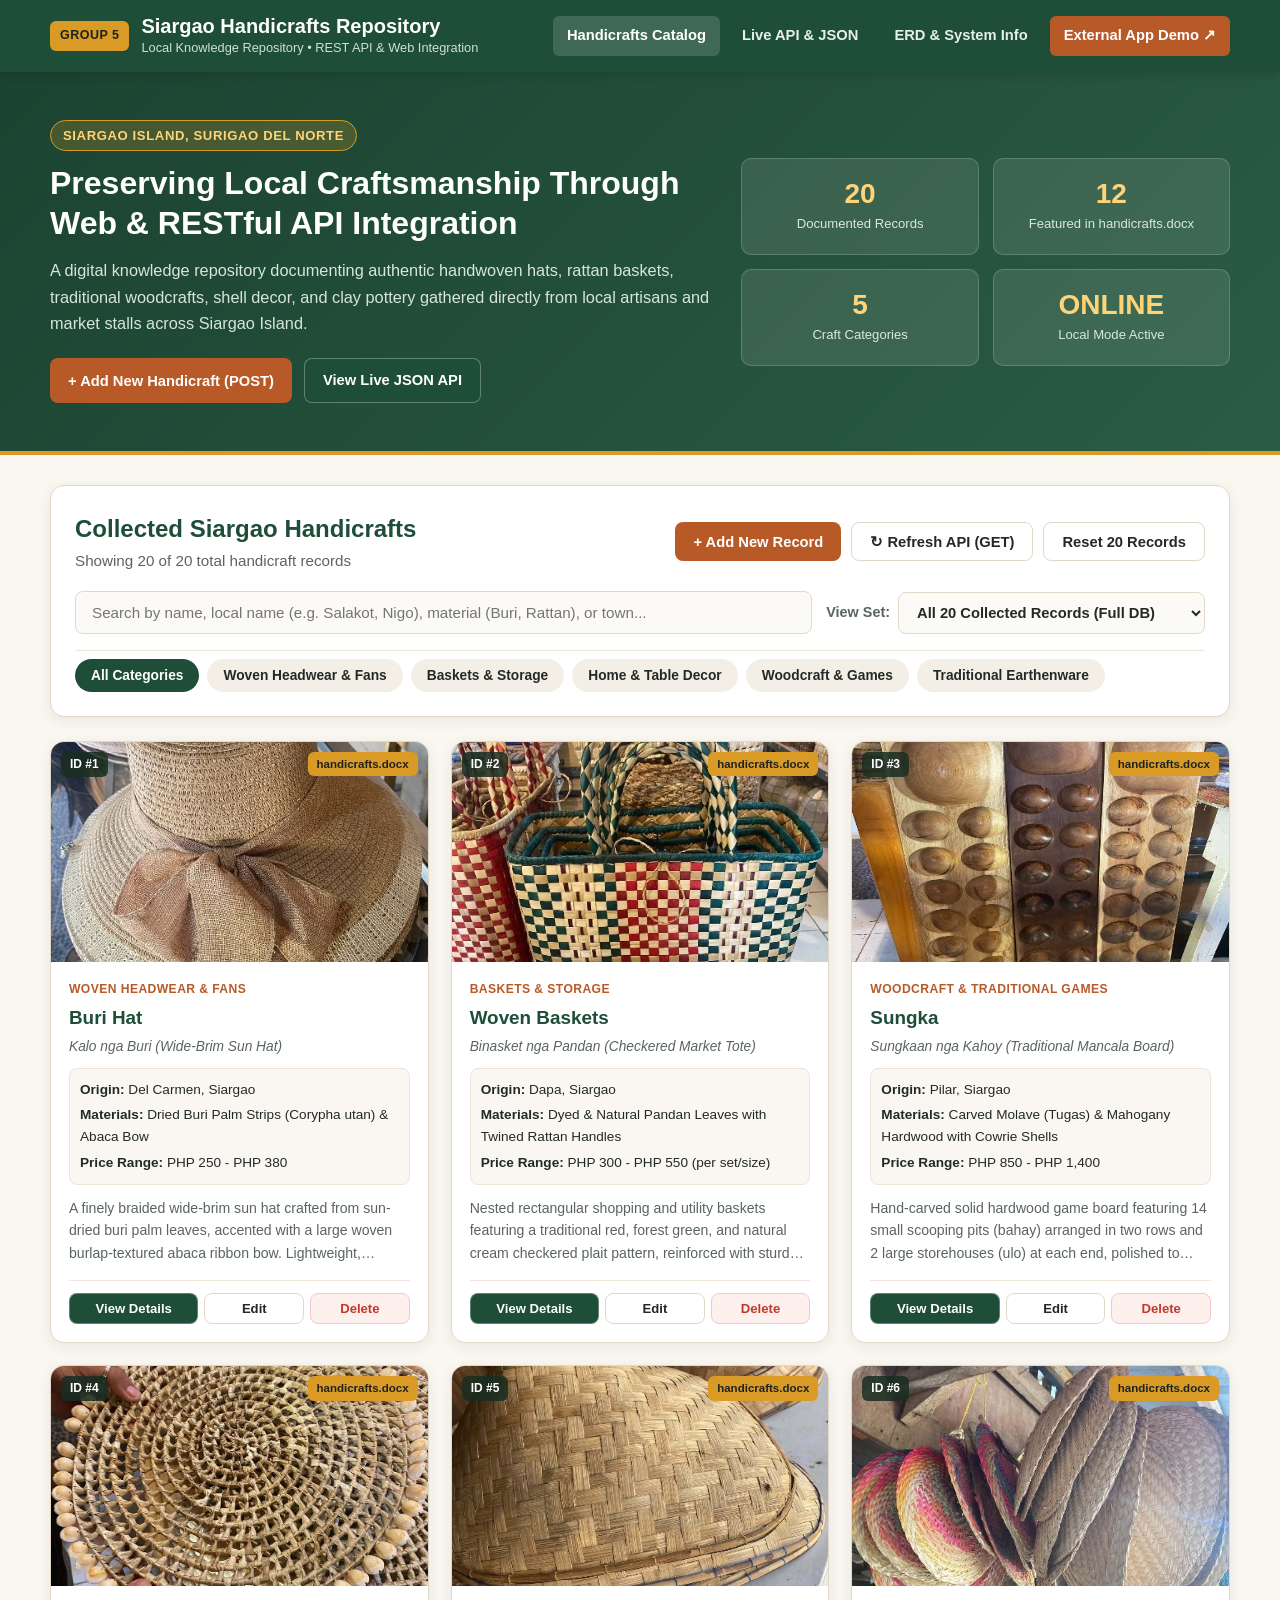
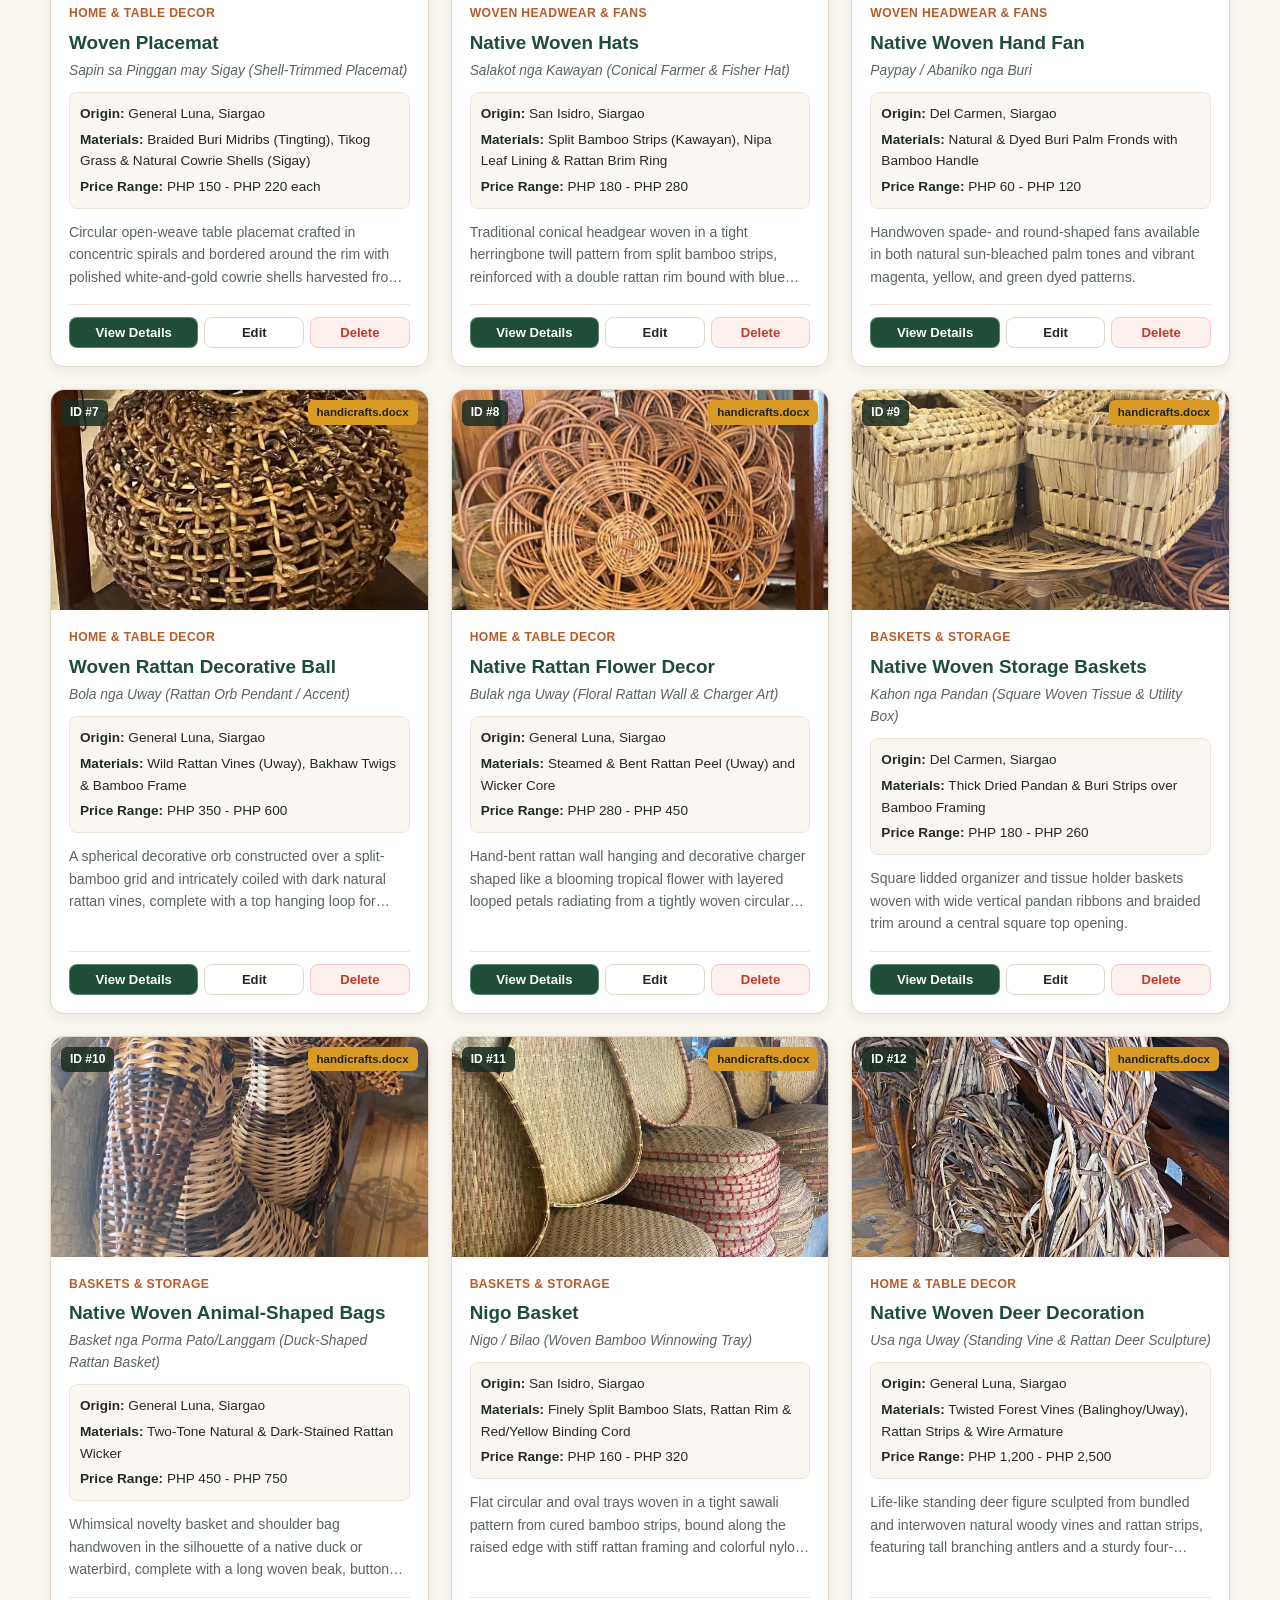
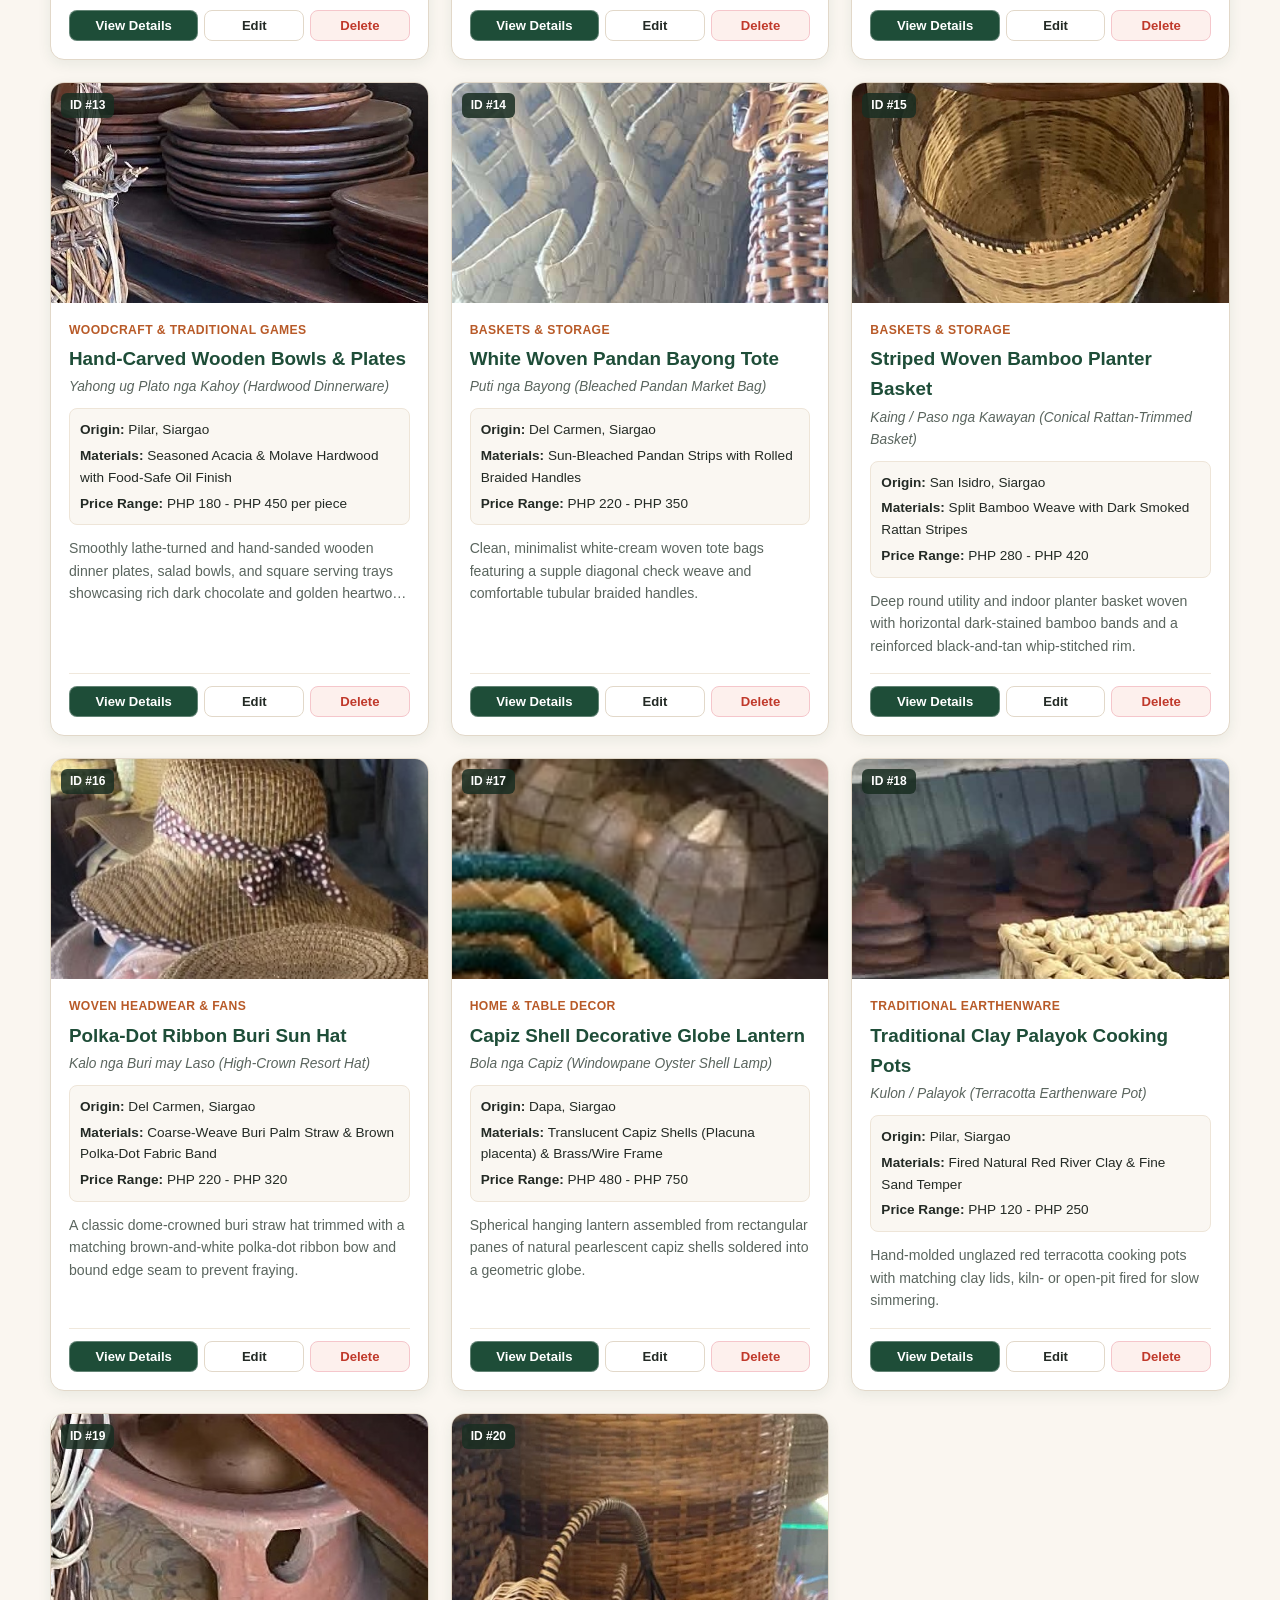
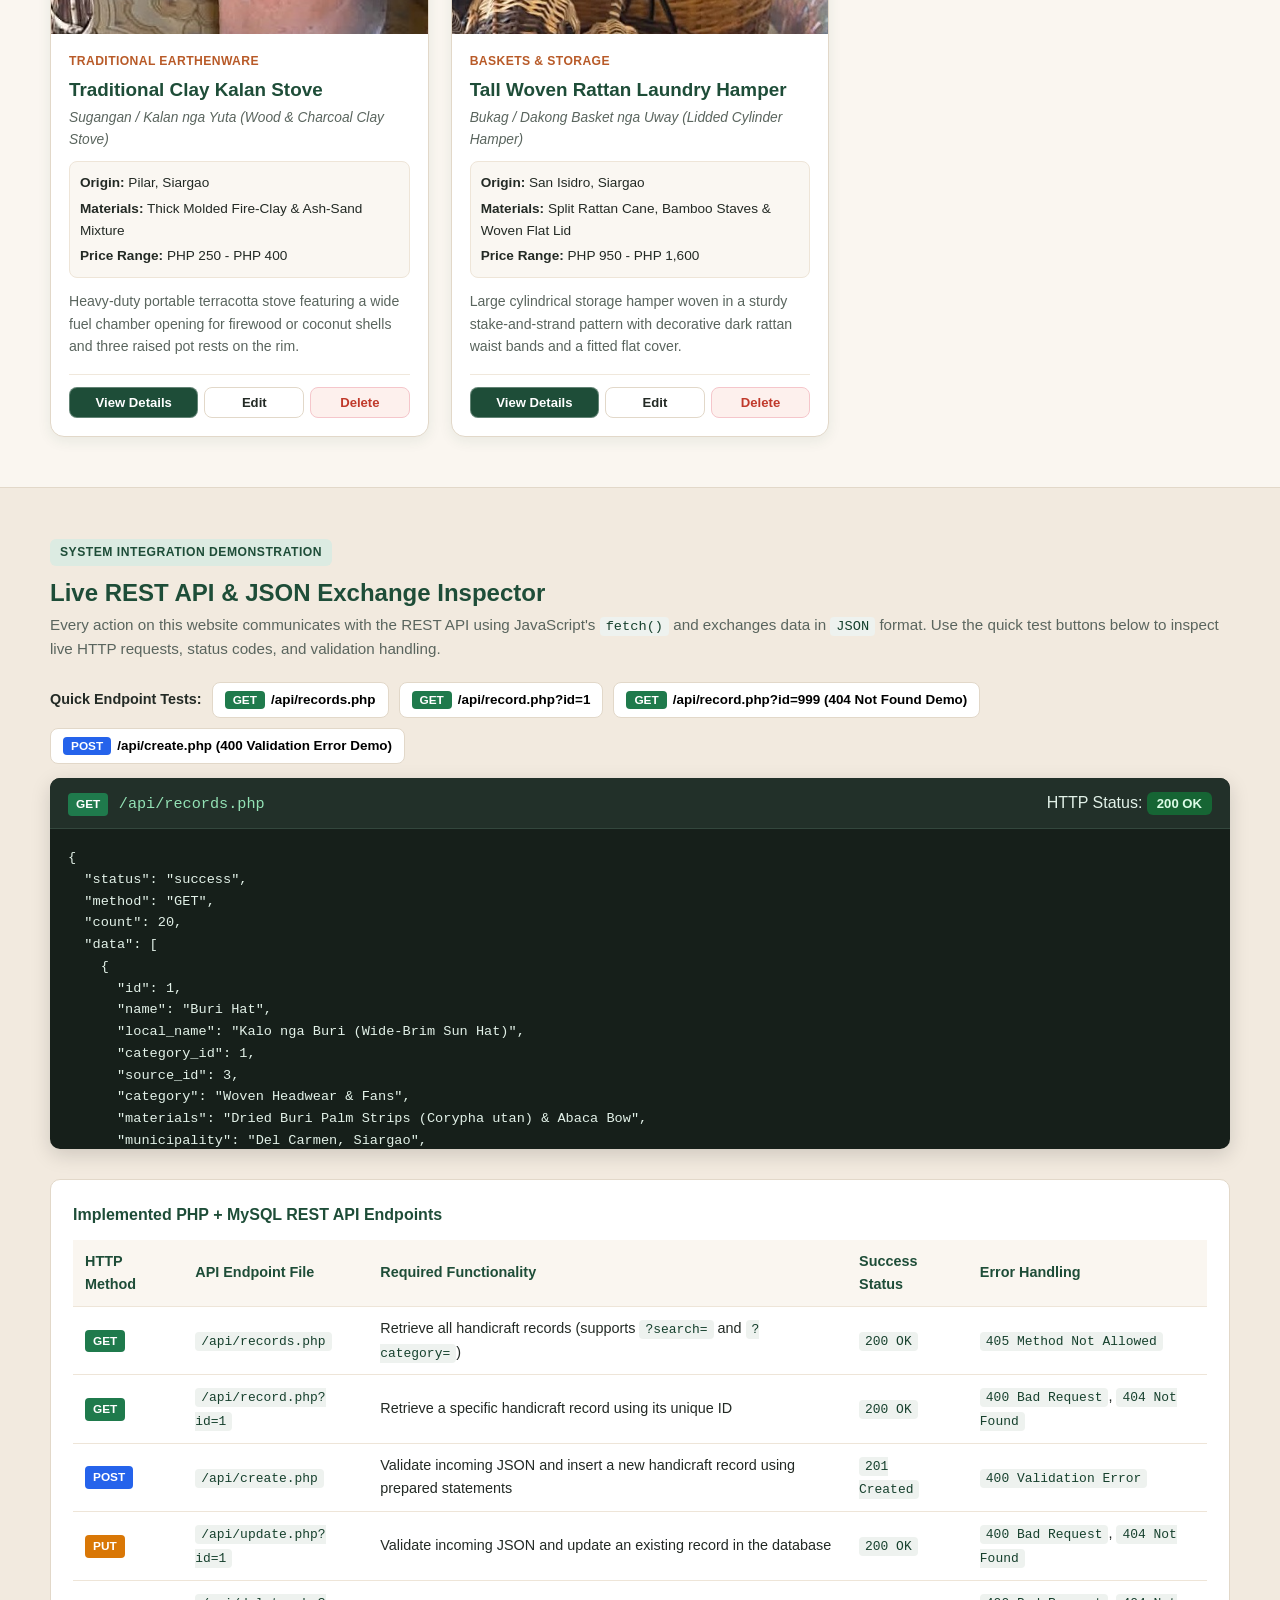
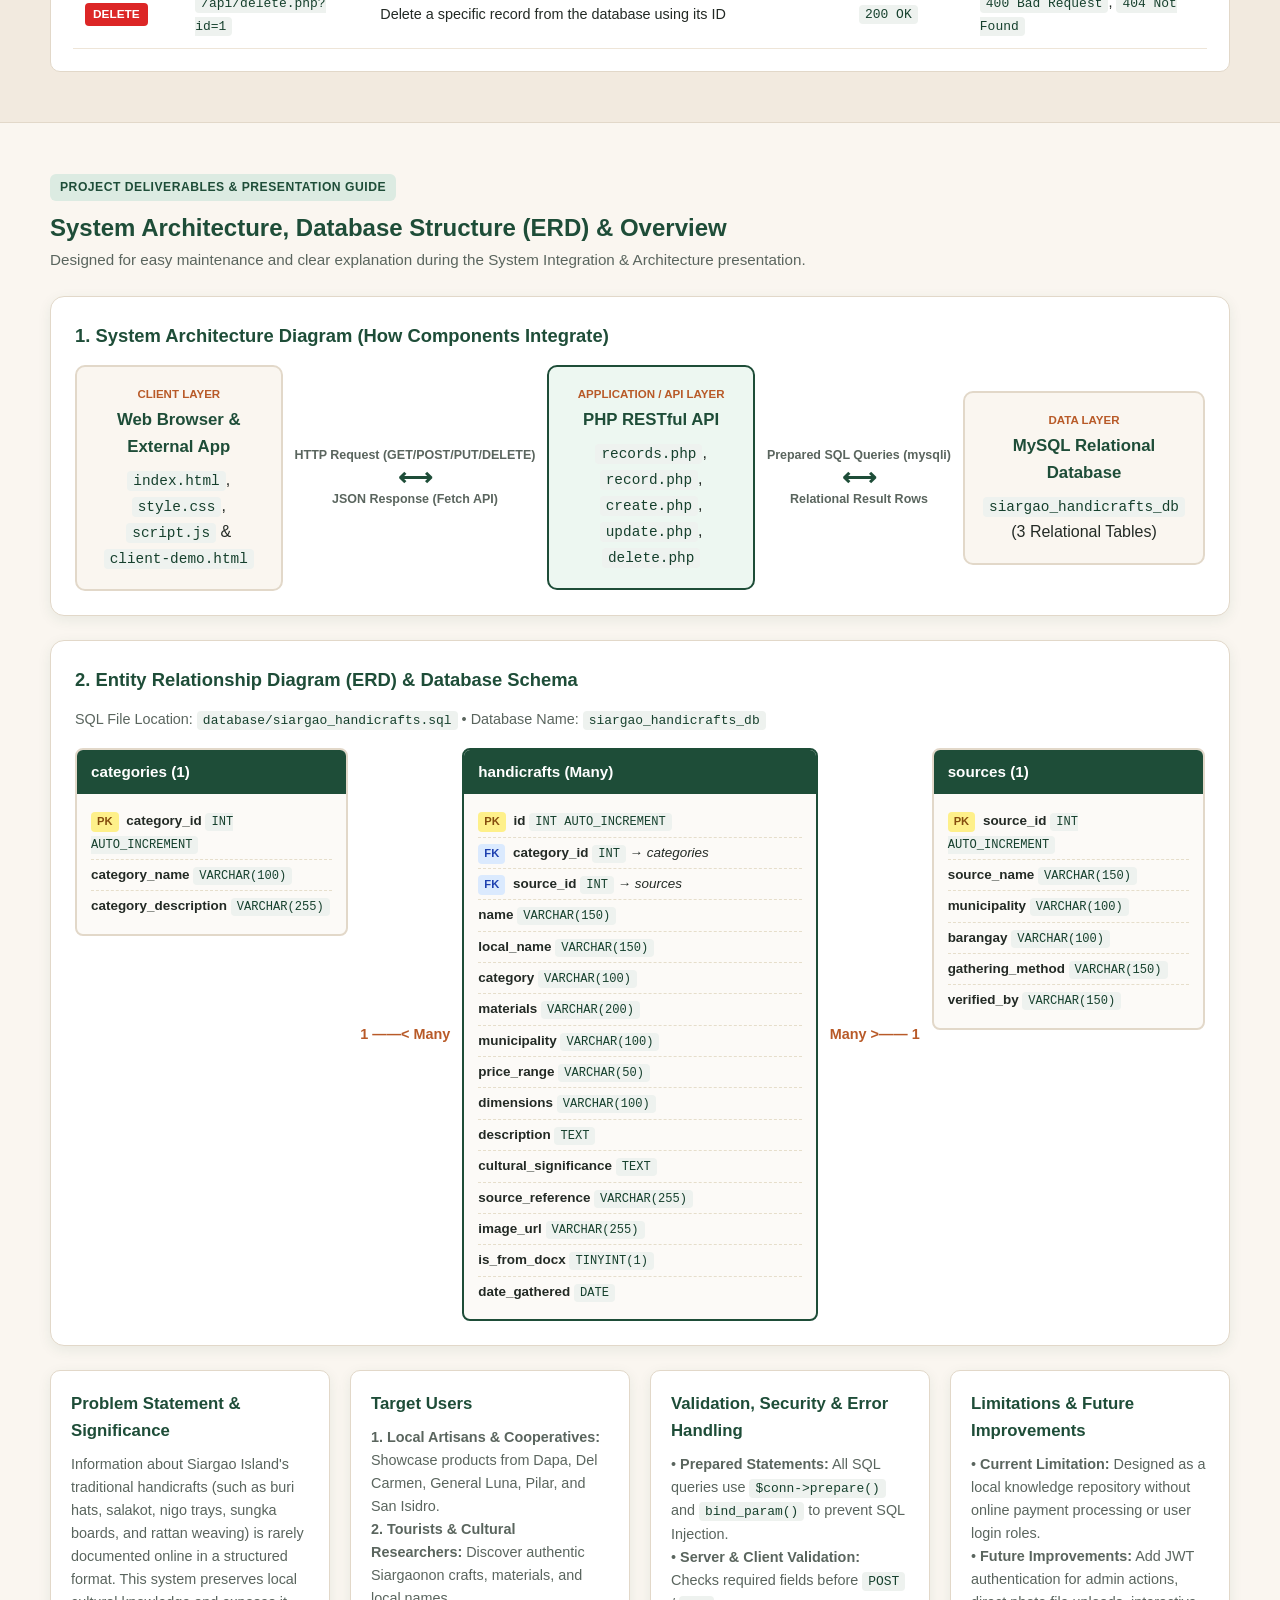
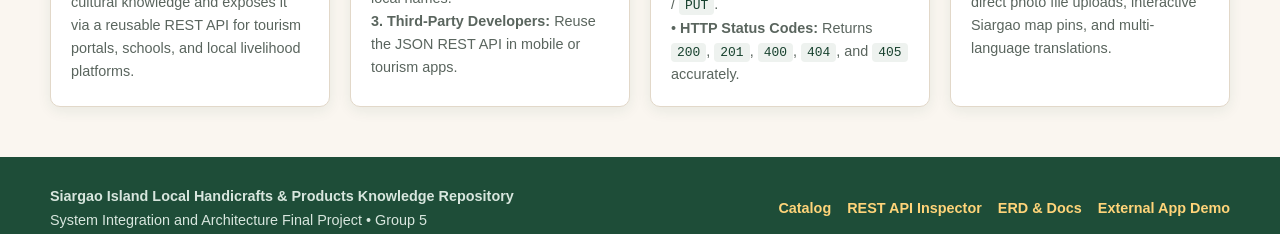
==== index.html @ a42ebcb1 "Initial commit: Siargao Island Handicrafts Knowledge Repository & REST API" ====
<!DOCTYPE html>
<html lang="en">
<head>
  <meta charset="UTF-8" />
  <meta name="viewport" content="width=device-width, initial-scale=1.0" />
  <title>Siargao Island Handicrafts | Local Knowledge Repository (Group 5)</title>
  <!-- Main Stylesheet (Easy to read and customize) -->
  <link rel="stylesheet" href="style.css" />
</head>
<body>

  <!-- ========================================================================
       1. TOP NAVIGATION BAR
       Easy-to-understand navigation links to jump between sections of the page.
       ======================================================================== -->
  <header class="navbar">
    <div class="container navbar-content">
      <div class="brand">
        <span class="brand-badge">GROUP 5</span>
        <div>
          <h1 class="brand-title">Siargao Handicrafts Repository</h1>
          <p class="brand-subtitle">Local Knowledge Repository &bull; REST API &amp; Web Integration</p>
        </div>
      </div>

      <nav class="nav-links">
        <a href="#catalog-section" class="nav-link active">Handicrafts Catalog</a>
        <a href="#api-inspector-section" class="nav-link">Live API &amp; JSON</a>
        <a href="#architecture-section" class="nav-link">ERD &amp; System Info</a>
        <a href="client-demo.html" class="nav-link btn-external-app" target="_blank">
          External App Demo &#8599;
        </a>
      </nav>
    </div>
  </header>

  <!-- ========================================================================
       2. HERO BANNER SECTION
       Introduces the project title, background, and quick summary stats.
       ======================================================================== -->
  <section class="hero">
    <div class="container hero-grid">
      <div class="hero-text">
        <span class="island-tag">Siargao Island, Surigao del Norte</span>
        <h2>Preserving Local Craftsmanship Through Web &amp; RESTful API Integration</h2>
        <p>
          A digital knowledge repository documenting authentic handwoven hats, rattan baskets,
          traditional woodcrafts, shell decor, and clay pottery gathered directly from local
          artisans and market stalls across Siargao Island.
        </p>
        <div class="hero-actions">
          <button class="btn btn-primary" onclick="openAddModal()">
            + Add New Handicraft (POST)
          </button>
          <a href="#api-inspector-section" class="btn btn-secondary">
            View Live JSON API
          </a>
        </div>
      </div>

      <!-- Summary Counters (Automatically updated by script.js) -->
      <div class="hero-stats">
        <div class="stat-card">
          <span class="stat-number" id="stat-total-records">20</span>
          <span class="stat-label">Documented Records</span>
        </div>
        <div class="stat-card">
          <span class="stat-number" id="stat-docx-records">12</span>
          <span class="stat-label">Featured in handicrafts.docx</span>
        </div>
        <div class="stat-card">
          <span class="stat-number">5</span>
          <span class="stat-label">Craft Categories</span>
        </div>
        <div class="stat-card">
          <span class="stat-number" id="stat-api-status">ONLINE</span>
          <span class="stat-label" id="stat-api-mode">REST API Connected</span>
        </div>
      </div>
    </div>
  </section>

  <!-- ========================================================================
       3. MAIN CATALOG SECTION (SEARCH, FILTER, AND RECORD CARDS)
       Retrieves and displays records from GET /api/records.php
       ======================================================================== -->
  <main class="container" id="catalog-section">

    <!-- Search and Filter Controls Bar -->
    <div class="controls-panel">
      <div class="controls-top-row">
        <div>
          <h3 class="section-heading">Collected Siargao Handicrafts</h3>
          <p class="section-subtext" id="results-count-text">Loading records from REST API...</p>
        </div>

        <div class="action-buttons-group">
          <button class="btn btn-primary" onclick="openAddModal()">
            + Add New Record
          </button>
          <button class="btn btn-outline" onclick="loadAllRecords()" title="Fetch fresh data from GET /api/records.php">
            &#8635; Refresh API (GET)
          </button>
          <button class="btn btn-outline" onclick="resetDemoData()" title="Restore all 20 original records">
            Reset 20 Records
          </button>
        </div>
      </div>

      <!-- Search Box & Source Filter -->
      <div class="search-filter-row">
        <div class="search-box">
          <label for="search-input" class="sr-only">Search Keywords</label>
          <input
            type="text"
            id="search-input"
            placeholder="Search by name, local name (e.g. Salakot, Nigo), material (Buri, Rattan), or town..."
            oninput="filterRecords()"
          />
          <button class="btn-clear-search" id="clear-search-btn" onclick="clearSearch()" style="display: none;">
            Clear
          </button>
        </div>

        <!-- Dropdown to filter between All 20 Records or the 12 in handicrafts.docx -->
        <div class="source-filter-box">
          <label for="source-select">View Set:</label>
          <select id="source-select" onchange="filterRecords()">
            <option value="all">All 20 Collected Records (Full DB)</option>
            <option value="docx">12 Featured Items (handicrafts.docx)</option>
          </select>
        </div>
      </div>

      <!-- Category Filter Buttons -->
      <div class="category-tabs" id="category-tabs">
        <button class="category-tab active" onclick="selectCategory('All', this)">All Categories</button>
        <button class="category-tab" onclick="selectCategory('Woven Headwear & Fans', this)">Woven Headwear &amp; Fans</button>
        <button class="category-tab" onclick="selectCategory('Baskets & Storage', this)">Baskets &amp; Storage</button>
        <button class="category-tab" onclick="selectCategory('Home & Table Decor', this)">Home &amp; Table Decor</button>
        <button class="category-tab" onclick="selectCategory('Woodcraft & Traditional Games', this)">Woodcraft &amp; Games</button>
        <button class="category-tab" onclick="selectCategory('Traditional Earthenware', this)">Traditional Earthenware</button>
      </div>
    </div>

    <!-- Status Notification Banner (Shows feedback when adding, editing, or deleting) -->
    <div id="notification-banner" class="notification-banner" style="display: none;"></div>

    <!-- Grid Container where JavaScript inserts the Handicraft Cards -->
    <div id="records-grid" class="records-grid">
      <!-- Cards are dynamically generated by displayRecords() in script.js -->
    </div>

  </main>

  <!-- ========================================================================
       4. LIVE REST API & JSON INSPECTOR SECTION
       Demonstrates how the frontend communicates with the PHP/MySQL API via JSON.
       Perfect for live demonstration during the final project presentation!
       ======================================================================== -->
  <section class="api-section" id="api-inspector-section">
    <div class="container">
      <div class="section-header-Row">
        <div>
          <span class="section-badge">SYSTEM INTEGRATION DEMONSTRATION</span>
          <h3 class="section-heading">Live REST API &amp; JSON Exchange Inspector</h3>
          <p class="section-subtext">
            Every action on this website communicates with the REST API using JavaScript's
            <code>fetch()</code> and exchanges data in <code>JSON</code> format. Use the quick test buttons
            below to inspect live HTTP requests, status codes, and validation handling.
          </p>
        </div>
      </div>

      <!-- Quick API Endpoint Test Buttons (Great for Q&A and Presentation!) -->
      <div class="api-test-bar">
        <span class="api-test-label">Quick Endpoint Tests:</span>
        <button class="btn-api-test get" onclick="testApiEndpoint('GET_ALL')">
          <span class="method-pill get">GET</span> /api/records.php
        </button>
        <button class="btn-api-test get" onclick="testApiEndpoint('GET_ONE')">
          <span class="method-pill get">GET</span> /api/record.php?id=1
        </button>
        <button class="btn-api-test error" onclick="testApiEndpoint('GET_NOT_FOUND')">
          <span class="method-pill get">GET</span> /api/record.php?id=999 (404 Not Found Demo)
        </button>
        <button class="btn-api-test error" onclick="testApiEndpoint('POST_INVALID')">
          <span class="method-pill post">POST</span> /api/create.php (400 Validation Error Demo)
        </button>
      </div>

      <!-- API Inspector Console Box -->
      <div class="api-console">
        <div class="api-console-header">
          <div class="api-request-info">
            <span class="method-pill get" id="inspector-method">GET</span>
            <code class="endpoint-url" id="inspector-url">/api/records.php</code>
          </div>
          <div class="api-status-info">
            <span>HTTP Status:</span>
            <span class="status-code-badge status-200" id="inspector-status">200 OK</span>
          </div>
        </div>
        <pre class="api-json-output" id="inspector-json">// JSON response from the REST API will appear here automatically...</pre>
      </div>

      <!-- Reference Table of Required API Endpoints -->
      <div class="endpoints-table-wrapper">
        <h4>Implemented PHP + MySQL REST API Endpoints</h4>
        <table class="endpoints-table">
          <thead>
            <tr>
              <th>HTTP Method</th>
              <th>API Endpoint File</th>
              <th>Required Functionality</th>
              <th>Success Status</th>
              <th>Error Handling</th>
            </tr>
          </thead>
          <tbody>
            <tr>
              <td><span class="method-pill get">GET</span></td>
              <td><code>/api/records.php</code></td>
              <td>Retrieve all handicraft records (supports <code>?search=</code> and <code>?category=</code>)</td>
              <td><code>200 OK</code></td>
              <td><code>405 Method Not Allowed</code></td>
            </tr>
            <tr>
              <td><span class="method-pill get">GET</span></td>
              <td><code>/api/record.php?id=1</code></td>
              <td>Retrieve a specific handicraft record using its unique ID</td>
              <td><code>200 OK</code></td>
              <td><code>400 Bad Request</code>, <code>404 Not Found</code></td>
            </tr>
            <tr>
              <td><span class="method-pill post">POST</span></td>
              <td><code>/api/create.php</code></td>
              <td>Validate incoming JSON and insert a new handicraft record using prepared statements</td>
              <td><code>201 Created</code></td>
              <td><code>400 Validation Error</code></td>
            </tr>
            <tr>
              <td><span class="method-pill put">PUT</span></td>
              <td><code>/api/update.php?id=1</code></td>
              <td>Validate incoming JSON and update an existing record in the database</td>
              <td><code>200 OK</code></td>
              <td><code>400 Bad Request</code>, <code>404 Not Found</code></td>
            </tr>
            <tr>
              <td><span class="method-pill delete">DELETE</span></td>
              <td><code>/api/delete.php?id=1</code></td>
              <td>Delete a specific record from the database using its ID</td>
              <td><code>200 OK</code></td>
              <td><code>400 Bad Request</code>, <code>404 Not Found</code></td>
            </tr>
          </tbody>
        </table>
      </div>
    </div>
  </section>

  <!-- ========================================================================
       5. SYSTEM ARCHITECTURE, DATABASE ERD & PRESENTATION GUIDE SECTION
       Covers all 9 items required by System-Presentation-Rubrics.pdf!
       ======================================================================== -->
  <section class="architecture-section" id="architecture-section">
    <div class="container">
      <span class="section-badge">PROJECT DELIVERABLES &amp; PRESENTATION GUIDE</span>
      <h3 class="section-heading">System Architecture, Database Structure (ERD) &amp; Overview</h3>
      <p class="section-subtext">
        Designed for easy maintenance and clear explanation during the System Integration &amp; Architecture presentation.
      </p>

      <!-- Visual System Architecture Flow Diagram -->
      <div class="diagram-box">
        <h4>1. System Architecture Diagram (How Components Integrate)</h4>
        <div class="arch-flow">
          <div class="arch-node">
            <div class="arch-step">CLIENT LAYER</div>
            <h5>Web Browser &amp; External App</h5>
            <p><code>index.html</code>, <code>style.css</code>, <code>script.js</code> &amp; <code>client-demo.html</code></p>
          </div>
          <div class="arch-arrow">
            <span>HTTP Request (GET/POST/PUT/DELETE)</span>
            <div class="arrow-line">&longleftrightarrow;</div>
            <span>JSON Response (Fetch API)</span>
          </div>
          <div class="arch-node highlight">
            <div class="arch-step">APPLICATION / API LAYER</div>
            <h5>PHP RESTful API</h5>
            <p><code>records.php</code>, <code>record.php</code>, <code>create.php</code>, <code>update.php</code>, <code>delete.php</code></p>
          </div>
          <div class="arch-arrow">
            <span>Prepared SQL Queries (mysqli)</span>
            <div class="arrow-line">&longleftrightarrow;</div>
            <span>Relational Result Rows</span>
          </div>
          <div class="arch-node">
            <div class="arch-step">DATA LAYER</div>
            <h5>MySQL Relational Database</h5>
            <p><code>siargao_handicrafts_db</code> (3 Relational Tables)</p>
          </div>
        </div>
      </div>

      <!-- Entity Relationship Diagram (ERD) -->
      <div class="diagram-box">
        <h4>2. Entity Relationship Diagram (ERD) &amp; Database Schema</h4>
        <p class="diagram-note">
          SQL File Location: <code>database/siargao_handicrafts.sql</code> &bull; Database Name: <code>siargao_handicrafts_db</code>
        </p>
        <div class="erd-grid">
          <!-- Table 1: categories -->
          <div class="erd-table">
            <div class="erd-table-header">categories (1)</div>
            <ul class="erd-fields">
              <li><span class="key-badge pk">PK</span> <strong>category_id</strong> <code>INT AUTO_INCREMENT</code></li>
              <li><strong>category_name</strong> <code>VARCHAR(100)</code></li>
              <li><strong>category_description</strong> <code>VARCHAR(255)</code></li>
            </ul>
          </div>

          <div class="erd-relation">1 &mdash;&mdash;&lt; Many</div>

          <!-- Table 2: handicrafts -->
          <div class="erd-table main-table">
            <div class="erd-table-header">handicrafts (Many)</div>
            <ul class="erd-fields">
              <li><span class="key-badge pk">PK</span> <strong>id</strong> <code>INT AUTO_INCREMENT</code></li>
              <li><span class="key-badge fk">FK</span> <strong>category_id</strong> <code>INT</code> &rarr; <em>categories</em></li>
              <li><span class="key-badge fk">FK</span> <strong>source_id</strong> <code>INT</code> &rarr; <em>sources</em></li>
              <li><strong>name</strong> <code>VARCHAR(150)</code></li>
              <li><strong>local_name</strong> <code>VARCHAR(150)</code></li>
              <li><strong>category</strong> <code>VARCHAR(100)</code></li>
              <li><strong>materials</strong> <code>VARCHAR(200)</code></li>
              <li><strong>municipality</strong> <code>VARCHAR(100)</code></li>
              <li><strong>price_range</strong> <code>VARCHAR(50)</code></li>
              <li><strong>dimensions</strong> <code>VARCHAR(100)</code></li>
              <li><strong>description</strong> <code>TEXT</code></li>
              <li><strong>cultural_significance</strong> <code>TEXT</code></li>
              <li><strong>source_reference</strong> <code>VARCHAR(255)</code></li>
              <li><strong>image_url</strong> <code>VARCHAR(255)</code></li>
              <li><strong>is_from_docx</strong> <code>TINYINT(1)</code></li>
              <li><strong>date_gathered</strong> <code>DATE</code></li>
            </ul>
          </div>

          <div class="erd-relation">Many &gt;&mdash;&mdash; 1</div>

          <!-- Table 3: sources -->
          <div class="erd-table">
            <div class="erd-table-header">sources (1)</div>
            <ul class="erd-fields">
              <li><span class="key-badge pk">PK</span> <strong>source_id</strong> <code>INT AUTO_INCREMENT</code></li>
              <li><strong>source_name</strong> <code>VARCHAR(150)</code></li>
              <li><strong>municipality</strong> <code>VARCHAR(100)</code></li>
              <li><strong>barangay</strong> <code>VARCHAR(100)</code></li>
              <li><strong>gathering_method</strong> <code>VARCHAR(150)</code></li>
              <li><strong>verified_by</strong> <code>VARCHAR(150)</code></li>
            </ul>
          </div>
        </div>
      </div>

      <!-- Presentation Guidelines Cards (Answers Rubric Items 1-9) -->
      <div class="presentation-cards-grid">
        <div class="info-card">
          <h5>Problem Statement &amp; Significance</h5>
          <p>
            Information about Siargao Island's traditional handicrafts (such as buri hats, salakot,
            nigo trays, sungka boards, and rattan weaving) is rarely documented online in a structured
            format. This system preserves local cultural knowledge and exposes it via a reusable REST API
            for tourism portals, schools, and local livelihood platforms.
          </p>
        </div>

        <div class="info-card">
          <h5>Target Users</h5>
          <p>
            <strong>1. Local Artisans &amp; Cooperatives:</strong> Showcase products from Dapa, Del Carmen, General Luna, Pilar, and San Isidro.<br />
            <strong>2. Tourists &amp; Cultural Researchers:</strong> Discover authentic Siargaonon crafts, materials, and local names.<br />
            <strong>3. Third-Party Developers:</strong> Reuse the JSON REST API in mobile or tourism apps.
          </p>
        </div>

        <div class="info-card">
          <h5>Validation, Security &amp; Error Handling</h5>
          <p>
            &bull; <strong>Prepared Statements:</strong> All SQL queries use <code>$conn-&gt;prepare()</code> and <code>bind_param()</code> to prevent SQL Injection.<br />
            &bull; <strong>Server &amp; Client Validation:</strong> Checks required fields before <code>POST</code> / <code>PUT</code>.<br />
            &bull; <strong>HTTP Status Codes:</strong> Returns <code>200</code>, <code>201</code>, <code>400</code>, <code>404</code>, and <code>405</code> accurately.
          </p>
        </div>

        <div class="info-card">
          <h5>Limitations &amp; Future Improvements</h5>
          <p>
            &bull; <strong>Current Limitation:</strong> Designed as a local knowledge repository without online payment processing or user login roles.<br />
            &bull; <strong>Future Improvements:</strong> Add JWT authentication for admin actions, direct photo file uploads, interactive Siargao map pins, and multi-language translations.
          </p>
        </div>
      </div>
    </div>
  </section>

  <!-- ========================================================================
       6. MODAL 1: VIEW COMPLETE RECORD DETAILS (GET /api/record.php?id=X)
       ======================================================================== -->
  <div id="view-modal" class="modal-overlay" style="display: none;" onclick="closeModalOnOutsideClick(event, 'view-modal')">
    <div class="modal-box modal-large">
      <div class="modal-header">
        <div>
          <span class="modal-api-badge" id="view-modal-api-badge">GET /api/record.php?id=1</span>
          <h3 id="view-title">Handicraft Name</h3>
        </div>
        <button class="modal-close-btn" onclick="closeViewModal()">&times;</button>
      </div>

      <div class="modal-body view-modal-grid">
        <div class="view-image-column">
          <img id="view-image" src="" alt="Handicraft Photo" class="view-main-image" />
          <div class="view-badges-row">
            <span class="badge badge-category" id="view-category">Category</span>
            <span class="badge badge-docx" id="view-docx-badge">Featured in handicrafts.docx</span>
          </div>
        </div>

        <div class="view-details-column">
          <div class="detail-group">
            <label>Local / Surigaonon Name:</label>
            <p id="view-local-name" class="detail-highlight"></p>
          </div>

          <div class="detail-two-cols">
            <div class="detail-group">
              <label>Municipality / Origin:</label>
              <p id="view-municipality"></p>
            </div>
            <div class="detail-group">
              <label>Estimated Price Range:</label>
              <p id="view-price"></p>
            </div>
          </div>

          <div class="detail-two-cols">
            <div class="detail-group">
              <label>Raw Materials Used:</label>
              <p id="view-materials"></p>
            </div>
            <div class="detail-group">
              <label>Dimensions / Size:</label>
              <p id="view-dimensions"></p>
            </div>
          </div>

          <div class="detail-group">
            <label>Complete Description:</label>
            <p id="view-description"></p>
          </div>

          <div class="detail-group">
            <label>Cultural &amp; Community Significance:</label>
            <p id="view-significance"></p>
          </div>

          <div class="detail-source-box">
            <div><strong>Source / Field Reference:</strong> <span id="view-source"></span></div>
            <div><strong>Verified By:</strong> <span id="view-verified"></span></div>
            <div><strong>Date Gathered:</strong> <span id="view-date"></span> &bull; <strong>Record ID:</strong> #<span id="view-id"></span></div>
          </div>
        </div>
      </div>

      <div class="modal-footer">
        <button class="btn btn-outline" onclick="closeViewModal()">Close</button>
        <button class="btn btn-secondary" id="view-edit-btn">Edit This Record (PUT)</button>
      </div>
    </div>
  </div>

  <!-- ========================================================================
       7. MODAL 2: ADD OR UPDATE HANDICRAFT RECORD (POST / PUT)
       ======================================================================== -->
  <div id="form-modal" class="modal-overlay" style="display: none;" onclick="closeModalOnOutsideClick(event, 'form-modal')">
    <div class="modal-box">
      <div class="modal-header">
        <div>
          <span class="modal-api-badge" id="form-modal-api-badge">POST /api/create.php</span>
          <h3 id="form-modal-title">Add New Handicraft Record</h3>
        </div>
        <button class="modal-close-btn" onclick="closeFormModal()">&times;</button>
      </div>

      <form id="handicraft-form" onsubmit="saveRecord(event)">
        <div class="modal-body">
          <!-- Hidden input stores the ID when editing an existing record -->
          <input type="hidden" id="form-id" value="" />

          <!-- Validation Error Box inside the form -->
          <div id="form-error-box" class="form-error-box" style="display: none;"></div>

          <div class="form-row-two">
            <div class="form-group">
              <label for="form-name">Handicraft Name *</label>
              <input type="text" id="form-name" placeholder="e.g., Buri Hat" required />
            </div>

            <div class="form-group">
              <label for="form-local-name">Local / Visayan Name</label>
              <input type="text" id="form-local-name" placeholder="e.g., Kalo nga Buri" />
            </div>
          </div>

          <div class="form-row-two">
            <div class="form-group">
              <label for="form-category">Category *</label>
              <select id="form-category" required>
                <option value="Woven Headwear & Fans">Woven Headwear &amp; Fans</option>
                <option value="Baskets & Storage">Baskets &amp; Storage</option>
                <option value="Home & Table Decor">Home &amp; Table Decor</option>
                <option value="Woodcraft & Traditional Games">Woodcraft &amp; Traditional Games</option>
                <option value="Traditional Earthenware">Traditional Earthenware</option>
              </select>
            </div>

            <div class="form-group">
              <label for="form-municipality">Municipality in Siargao *</label>
              <input type="text" id="form-municipality" placeholder="e.g., Dapa, Siargao" required />
            </div>
          </div>

          <div class="form-row-two">
            <div class="form-group">
              <label for="form-materials">Materials Used *</label>
              <input type="text" id="form-materials" placeholder="e.g., Dried Buri Palm & Rattan" required />
            </div>

            <div class="form-group">
              <label for="form-price">Price Range</label>
              <input type="text" id="form-price" placeholder="e.g., PHP 200 - PHP 350" />
            </div>
          </div>

          <div class="form-row-two">
            <div class="form-group">
              <label for="form-dimensions">Dimensions / Size</label>
              <input type="text" id="form-dimensions" placeholder="e.g., 35 cm diameter" />
            </div>

            <div class="form-group">
              <label for="form-image-preset">Select Photograph (From handicrafts.docx)</label>
              <select id="form-image-preset" onchange="applyPresetImage()">
                <option value="images/01-buri-hat.jpg">01 - Buri Hat</option>
                <option value="images/02-woven-baskets.jpg">02 - Woven Baskets</option>
                <option value="images/03-sungka.jpg">03 - Sungka Board</option>
                <option value="images/04-woven-placemat.jpg">04 - Woven Placemat</option>
                <option value="images/05-native-woven-hats.jpg">05 - Native Woven Hats (Salakot)</option>
                <option value="images/06-native-woven-hand-fan.jpg">06 - Native Woven Hand Fan</option>
                <option value="images/07-woven-rattan-ball.jpg">07 - Woven Rattan Decorative Ball</option>
                <option value="images/08-rattan-flower-decor.jpg">08 - Native Rattan Flower Decor</option>
                <option value="images/09-woven-storage-baskets.jpg">09 - Native Woven Storage Baskets</option>
                <option value="images/10-animal-shaped-bags.jpg">10 - Native Woven Animal-Shaped Bags</option>
                <option value="images/11-nigo-basket.jpg">11 - Nigo Basket</option>
                <option value="images/12-woven-deer-decor.jpg">12 - Native Woven Deer Decoration</option>
                <option value="images/13-wooden-bowls-plates.jpg">13 - Hand-Carved Wooden Bowls &amp; Plates</option>
                <option value="images/14-white-pandan-bayong.jpg">14 - White Woven Pandan Bayong</option>
                <option value="images/15-bamboo-planter-basket.jpg">15 - Striped Bamboo Planter Basket</option>
                <option value="images/16-polkadot-buri-hat.jpg">16 - Polka-Dot Ribbon Buri Hat</option>
                <option value="images/17-capiz-globe-lantern.jpg">17 - Capiz Shell Globe Lantern</option>
                <option value="images/18-clay-palayok-pots.jpg">18 - Traditional Clay Palayok Pots</option>
                <option value="images/19-clay-kalan-stove.jpg">19 - Traditional Clay Kalan Stove</option>
                <option value="images/20-woven-laundry-hamper.jpg">20 - Tall Woven Rattan Hamper</option>
              </select>
            </div>
          </div>

          <div class="form-group">
            <label for="form-image-url">Image Path or URL</label>
            <input type="text" id="form-image-url" value="images/01-buri-hat.jpg" placeholder="images/01-buri-hat.jpg" />
          </div>

          <div class="form-group">
            <label for="form-description">Description *</label>
            <textarea id="form-description" rows="3" placeholder="Describe the handicraft's appearance, weaving pattern, and craftsmanship..." required></textarea>
          </div>

          <div class="form-group">
            <label for="form-significance">Cultural Significance / Local Usage</label>
            <textarea id="form-significance" rows="2" placeholder="How is this item used by the people of Siargao Island?"></textarea>
          </div>

          <div class="form-group">
            <label for="form-source">Data Gathering Source / Reference</label>
            <input type="text" id="form-source" placeholder="e.g., Interview & Photography at Dapa Public Market" />
          </div>
        </div>

        <div class="modal-footer">
          <button type="button" class="btn btn-outline" onclick="closeFormModal()">Cancel</button>
          <button type="submit" class="btn btn-primary" id="form-submit-btn">Save Handicraft</button>
        </div>
      </form>
    </div>
  </div>

  <!-- ========================================================================
       8. FOOTER
       ======================================================================== -->
  <footer class="footer">
    <div class="container footer-content">
      <div>
        <strong>Siargao Island Local Handicrafts &amp; Products Knowledge Repository</strong>
        <p>System Integration and Architecture Final Project &bull; Group 5</p>
      </div>
      <div class="footer-links">
        <a href="#catalog-section">Catalog</a>
        <a href="#api-inspector-section">REST API Inspector</a>
        <a href="#architecture-section">ERD &amp; Docs</a>
        <a href="client-demo.html" target="_blank">External App Demo</a>
      </div>
    </div>
  </footer>

  <!-- ========================================================================
       9. JAVASCRIPT FILES
       - database/initial_data.js provides starter records if opened without XAMPP
       - script.js contains all Fetch API calls (GET, POST, PUT, DELETE) and UI logic
       ======================================================================== -->
  <script src="database/initial_data.js"></script>
  <script src="script.js"></script>
</body>
</html>
---- style.css ----
/* ============================================================================
   FILE: style.css
   PURPOSE: Stylesheet for the Siargao Island Handicrafts Website
   
   HOW TO CUSTOMIZE COLORS (FOR JUNIOR DEVELOPERS):
   Change the color codes inside :root below to update the entire website theme!
   ============================================================================ */

:root {
  --bg-cream: #faf6f0;          /* Warm woven buri / sand background */
  --bg-white: #ffffff;          /* Clean white card background */
  --bg-soft-tan: #f2eadf;       /* Secondary section background */
  --primary-green: #1e4d38;     /* Siargao tropical palm green */
  --primary-green-dark: #153828;/* Darker green for hover states */
  --accent-terracotta: #b85a28; /* Warm rattan / terracotta accent */
  --accent-gold: #d99b26;       /* Golden straw badge color */
  --text-dark: #232a25;         /* Main readable text color */
  --text-muted: #5a655e;        /* Secondary gray-green text */
  --border-light: #e2d8c9;      /* Soft warm border color */
  --danger-red: #c0392b;        /* Delete button color */
  --shadow-soft: 0 4px 14px rgba(30, 77, 56, 0.08);
  --radius-md: 10px;
  --radius-lg: 14px;
}

/* ============================================================================
   1. BASIC RESET & TYPOGRAPHY
   ============================================================================ */
* {
  box-sizing: border-box;
  margin: 0;
  padding: 0;
}

html {
  scroll-behavior: smooth;
}

body {
  font-family: "Segoe UI", Tahoma, Geneva, Verdana, sans-serif;
  background-color: var(--bg-cream);
  color: var(--text-dark);
  line-height: 1.6;
}

.container {
  max-width: 1220px;
  margin: 0 auto;
  padding: 0 20px;
}

.sr-only {
  position: absolute;
  width: 1px;
  height: 1px;
  overflow: hidden;
  clip: rect(0, 0, 0, 0);
}

code {
  background: #eef2ef;
  color: #16402d;
  padding: 2px 6px;
  border-radius: 4px;
  font-family: Consolas, Monaco, monospace;
  font-size: 0.9em;
}

/* ============================================================================
   2. NAVIGATION BAR
   ============================================================================ */
.navbar {
  background-color: var(--primary-green);
  color: #ffffff;
  padding: 14px 0;
  position: sticky;
  top: 0;
  z-index: 100;
  box-shadow: 0 2px 10px rgba(0, 0, 0, 0.15);
}

.navbar-content {
  display: flex;
  justify-content: space-between;
  align-items: center;
  flex-wrap: wrap;
  gap: 15px;
}

.brand {
  display: flex;
  align-items: center;
  gap: 12px;
}

.brand-badge {
  background-color: var(--accent-gold);
  color: #1a241e;
  font-weight: 800;
  font-size: 0.78rem;
  padding: 5px 10px;
  border-radius: 6px;
  letter-spacing: 0.5px;
}

.brand-title {
  font-size: 1.25rem;
  font-weight: 700;
  line-height: 1.2;
}

.brand-subtitle {
  font-size: 0.8rem;
  color: #cfe0d6;
}

.nav-links {
  display: flex;
  align-items: center;
  gap: 8px;
  flex-wrap: wrap;
}

.nav-link {
  color: #e6f0ea;
  text-decoration: none;
  font-size: 0.92rem;
  font-weight: 600;
  padding: 8px 14px;
  border-radius: 6px;
  transition: background 0.2s;
}

.nav-link:hover,
.nav-link.active {
  background-color: rgba(255, 255, 255, 0.15);
  color: #ffffff;
}

.btn-external-app {
  background-color: var(--accent-terracotta);
  color: #ffffff !important;
}

.btn-external-app:hover {
  background-color: #9e491c !important;
}

/* ============================================================================
   3. HERO BANNER
   ============================================================================ */
.hero {
  background: linear-gradient(135deg, #1b4331 0%, #2b5c44 100%);
  color: #ffffff;
  padding: 48px 0;
  border-bottom: 4px solid var(--accent-gold);
}

.hero-grid {
  display: grid;
  grid-template-columns: 1.35fr 1fr;
  gap: 32px;
  align-items: center;
}

.island-tag {
  display: inline-block;
  background-color: rgba(217, 155, 38, 0.22);
  border: 1px solid var(--accent-gold);
  color: #ffd479;
  font-size: 0.82rem;
  font-weight: 700;
  text-transform: uppercase;
  padding: 4px 12px;
  border-radius: 20px;
  margin-bottom: 12px;
  letter-spacing: 0.6px;
}

.hero-text h2 {
  font-size: 2rem;
  line-height: 1.25;
  margin-bottom: 14px;
}

.hero-text p {
  color: #d7e6dd;
  font-size: 1.02rem;
  margin-bottom: 22px;
}

.hero-actions {
  display: flex;
  gap: 12px;
  flex-wrap: wrap;
}

.hero-stats {
  display: grid;
  grid-template-columns: 1fr 1fr;
  gap: 14px;
}

.stat-card {
  background: rgba(255, 255, 255, 0.1);
  border: 1px solid rgba(255, 255, 255, 0.18);
  padding: 18px;
  border-radius: var(--radius-md);
  text-align: center;
}

.stat-number {
  display: block;
  font-size: 1.75rem;
  font-weight: 800;
  color: #ffd479;
  line-height: 1.2;
}

.stat-label {
  font-size: 0.82rem;
  color: #d9e8df;
}

/* ============================================================================
   4. BUTTONS
   ============================================================================ */
.btn {
  display: inline-flex;
  align-items: center;
  justify-content: center;
  gap: 6px;
  padding: 10px 18px;
  font-size: 0.92rem;
  font-weight: 600;
  border-radius: 8px;
  border: none;
  cursor: pointer;
  text-decoration: none;
  transition: all 0.2s ease;
}

.btn-primary {
  background-color: var(--accent-terracotta);
  color: #ffffff;
}

.btn-primary:hover {
  background-color: #9b481b;
}

.btn-secondary {
  background-color: var(--primary-green);
  color: #ffffff;
  border: 1px solid rgba(255, 255, 255, 0.3);
}

.btn-secondary:hover {
  background-color: var(--primary-green-dark);
}

.btn-outline {
  background-color: #ffffff;
  color: var(--text-dark);
  border: 1px solid var(--border-light);
}

.btn-outline:hover {
  background-color: var(--bg-soft-tan);
}

.btn-danger {
  background-color: #fdf0ed;
  color: var(--danger-red);
  border: 1px solid #f5c6cb;
}

.btn-danger:hover {
  background-color: var(--danger-red);
  color: #ffffff;
}

.btn-sm {
  padding: 7px 12px;
  font-size: 0.82rem;
}

/* ============================================================================
   5. SEARCH & FILTER CONTROLS PANEL
   ============================================================================ */
.controls-panel {
  background-color: var(--bg-white);
  border: 1px solid var(--border-light);
  border-radius: var(--radius-lg);
  padding: 24px;
  margin-top: 30px;
  margin-bottom: 24px;
  box-shadow: var(--shadow-soft);
}

.controls-top-row {
  display: flex;
  justify-content: space-between;
  align-items: center;
  flex-wrap: wrap;
  gap: 15px;
  margin-bottom: 18px;
}

.section-heading {
  font-size: 1.5rem;
  color: var(--primary-green);
}

.section-subtext {
  color: var(--text-muted);
  font-size: 0.95rem;
}

.action-buttons-group {
  display: flex;
  gap: 10px;
  flex-wrap: wrap;
}

.search-filter-row {
  display: grid;
  grid-template-columns: 1fr auto;
  gap: 14px;
  margin-bottom: 16px;
}

.search-box {
  position: relative;
  display: flex;
  align-items: center;
}

.search-box input {
  width: 100%;
  padding: 12px 16px;
  font-size: 0.95rem;
  border: 1px solid var(--border-light);
  border-radius: 8px;
  background-color: #fcfaf7;
}

.search-box input:focus {
  outline: 2px solid var(--primary-green);
  background-color: #ffffff;
}

.btn-clear-search {
  position: absolute;
  right: 10px;
  background: #e2d8c9;
  border: none;
  padding: 4px 10px;
  border-radius: 5px;
  font-size: 0.8rem;
  cursor: pointer;
}

.source-filter-box {
  display: flex;
  align-items: center;
  gap: 8px;
}

.source-filter-box label {
  font-weight: 600;
  font-size: 0.9rem;
  color: var(--text-muted);
  white-space: nowrap;
}

.source-filter-box select {
  padding: 11px 14px;
  border-radius: 8px;
  border: 1px solid var(--border-light);
  background-color: #fcfaf7;
  font-size: 0.92rem;
  font-weight: 600;
  color: var(--text-dark);
}

.category-tabs {
  display: flex;
  gap: 8px;
  flex-wrap: wrap;
  padding-top: 8px;
  border-top: 1px solid #f0e8dc;
}

.category-tab {
  background-color: #f4efe6;
  color: var(--text-dark);
  border: 1px solid transparent;
  padding: 8px 15px;
  border-radius: 20px;
  font-size: 0.86rem;
  font-weight: 600;
  cursor: pointer;
  transition: all 0.15s;
}

.category-tab:hover {
  background-color: #e6decb;
}

.category-tab.active {
  background-color: var(--primary-green);
  color: #ffffff;
}

/* Notification Banner */
.notification-banner {
  padding: 14px 18px;
  border-radius: 8px;
  margin-bottom: 20px;
  font-weight: 600;
  display: flex;
  justify-content: space-between;
  align-items: center;
}

.notification-banner.success {
  background-color: #e6f4ea;
  color: #135c2d;
  border: 1px solid #b7e1c4;
}

.notification-banner.error {
  background-color: #fce8e6;
  color: #a51d24;
  border: 1px solid #f5c2c0;
}

/* ============================================================================
   6. HANDICRAFT CARDS GRID
   ============================================================================ */
.records-grid {
  display: grid;
  grid-template-columns: repeat(auto-fill, minmax(280px, 1fr));
  gap: 22px;
  margin-bottom: 50px;
}

.craft-card {
  background-color: var(--bg-white);
  border: 1px solid var(--border-light);
  border-radius: var(--radius-lg);
  overflow: hidden;
  box-shadow: var(--shadow-soft);
  display: flex;
  flex-direction: column;
  transition: transform 0.2s ease, box-shadow 0.2s ease;
}

.craft-card:hover {
  transform: translateY(-4px);
  box-shadow: 0 10px 22px rgba(30, 77, 56, 0.13);
}

.card-image-wrapper {
  position: relative;
  height: 220px;
  background-color: #efe8dc;
  overflow: hidden;
}

.card-image {
  width: 100%;
  height: 100%;
  object-fit: cover;
  display: block;
}

.card-id-badge {
  position: absolute;
  top: 10px;
  left: 10px;
  background-color: rgba(25, 45, 34, 0.85);
  color: #ffffff;
  font-size: 0.75rem;
  font-weight: 700;
  padding: 3px 9px;
  border-radius: 6px;
}

.card-docx-badge {
  position: absolute;
  top: 10px;
  right: 10px;
  background-color: var(--accent-gold);
  color: #1d241f;
  font-size: 0.72rem;
  font-weight: 800;
  padding: 3px 9px;
  border-radius: 6px;
}

.card-body {
  padding: 18px;
  display: flex;
  flex-direction: column;
  flex-grow: 1;
}

.card-category {
  font-size: 0.76rem;
  font-weight: 700;
  text-transform: uppercase;
  color: var(--accent-terracotta);
  letter-spacing: 0.4px;
  margin-bottom: 4px;
}

.card-title {
  font-size: 1.18rem;
  font-weight: 700;
  color: var(--primary-green);
  margin-bottom: 2px;
}

.card-local-name {
  font-size: 0.86rem;
  font-style: italic;
  color: var(--text-muted);
  margin-bottom: 10px;
}

.card-meta-list {
  font-size: 0.85rem;
  color: var(--text-dark);
  margin-bottom: 12px;
  background-color: #faf7f2;
  padding: 10px;
  border-radius: 8px;
  border: 1px solid #eee5d8;
}

.card-meta-list div {
  margin-bottom: 4px;
}

.card-meta-list div:last-child {
  margin-bottom: 0;
}

.card-description {
  font-size: 0.88rem;
  color: var(--text-muted);
  margin-bottom: 16px;
  display: -webkit-box;
  -webkit-line-clamp: 3;
  -webkit-box-orient: vertical;
  overflow: hidden;
}

.card-actions {
  margin-top: auto;
  display: grid;
  grid-template-columns: 1.3fr 1fr 1fr;
  gap: 6px;
  padding-top: 12px;
  border-top: 1px solid #f0e8dc;
}

.empty-state {
  grid-column: 1 / -1;
  text-align: center;
  padding: 50px 20px;
  background-color: var(--bg-white);
  border-radius: var(--radius-lg);
  border: 1px dashed var(--border-light);
}

/* ============================================================================
   7. LIVE REST API & JSON INSPECTOR SECTION
   ============================================================================ */
.api-section {
  background-color: var(--bg-soft-tan);
  padding: 50px 0;
  border-top: 1px solid var(--border-light);
  border-bottom: 1px solid var(--border-light);
}

.section-badge {
  display: inline-block;
  background-color: #dcebe2;
  color: var(--primary-green);
  font-size: 0.76rem;
  font-weight: 800;
  padding: 4px 10px;
  border-radius: 6px;
  margin-bottom: 8px;
  letter-spacing: 0.5px;
}

.api-test-bar {
  display: flex;
  align-items: center;
  gap: 10px;
  flex-wrap: wrap;
  margin: 20px 0 14px 0;
}

.api-test-label {
  font-weight: 700;
  font-size: 0.9rem;
}

.btn-api-test {
  background-color: #ffffff;
  border: 1px solid var(--border-light);
  padding: 8px 12px;
  border-radius: 8px;
  font-size: 0.84rem;
  font-weight: 600;
  cursor: pointer;
  display: inline-flex;
  align-items: center;
  gap: 6px;
  transition: all 0.15s;
}

.btn-api-test:hover {
  border-color: var(--primary-green);
  background-color: #f4f9f6;
}

.method-pill {
  display: inline-block;
  padding: 2px 8px;
  border-radius: 4px;
  font-size: 0.74rem;
  font-weight: 800;
  color: #ffffff;
  text-transform: uppercase;
}

.method-pill.get { background-color: #1f7a4c; }
.method-pill.post { background-color: #2563eb; }
.method-pill.put { background-color: #d97706; }
.method-pill.delete { background-color: #dc2626; }

.api-console {
  background-color: #161f1a;
  color: #e2f1e8;
  border-radius: var(--radius-md);
  overflow: hidden;
  box-shadow: 0 6px 20px rgba(0, 0, 0, 0.15);
  margin-bottom: 30px;
}

.api-console-header {
  background-color: #223029;
  padding: 12px 18px;
  display: flex;
  justify-content: space-between;
  align-items: center;
  flex-wrap: wrap;
  gap: 10px;
  border-bottom: 1px solid #33473d;
}

.endpoint-url {
  background: transparent;
  color: #93e2b5;
  font-size: 0.95rem;
}

.status-code-badge {
  padding: 4px 10px;
  border-radius: 6px;
  font-size: 0.82rem;
  font-weight: 700;
}

.status-200 { background-color: #166534; color: #dcfce7; }
.status-400 { background-color: #991b1b; color: #fee2e2; }

.api-json-output {
  padding: 18px;
  font-family: Consolas, Monaco, monospace;
  font-size: 0.85rem;
  max-height: 320px;
  overflow-y: auto;
  white-space: pre-wrap;
  word-break: break-word;
}

/* Endpoints Table */
.endpoints-table-wrapper {
  background-color: var(--bg-white);
  padding: 22px;
  border-radius: var(--radius-md);
  border: 1px solid var(--border-light);
  overflow-x: auto;
}

.endpoints-table-wrapper h4 {
  margin-bottom: 12px;
  color: var(--primary-green);
}

.endpoints-table {
  width: 100%;
  border-collapse: collapse;
  font-size: 0.9rem;
}

.endpoints-table th,
.endpoints-table td {
  text-align: left;
  padding: 10px 12px;
  border-bottom: 1px solid #eee5d8;
}

.endpoints-table th {
  background-color: #faf6f0;
  color: var(--primary-green);
  font-weight: 700;
}

/* ============================================================================
   8. SYSTEM ARCHITECTURE & ERD SECTION
   ============================================================================ */
.architecture-section {
  padding: 50px 0;
}

.diagram-box {
  background-color: var(--bg-white);
  border: 1px solid var(--border-light);
  border-radius: var(--radius-lg);
  padding: 24px;
  margin-top: 24px;
  box-shadow: var(--shadow-soft);
}

.diagram-box h4 {
  color: var(--primary-green);
  margin-bottom: 14px;
  font-size: 1.15rem;
}

.diagram-note {
  font-size: 0.9rem;
  color: var(--text-muted);
  margin-bottom: 16px;
}

.arch-flow {
  display: grid;
  grid-template-columns: 1fr auto 1fr auto 1fr;
  align-items: center;
  gap: 12px;
}

.arch-node {
  background-color: #faf6f0;
  border: 2px solid var(--border-light);
  border-radius: var(--radius-md);
  padding: 18px;
  text-align: center;
}

.arch-node.highlight {
  background-color: #edf7f1;
  border-color: var(--primary-green);
}

.arch-step {
  font-size: 0.72rem;
  font-weight: 800;
  color: var(--accent-terracotta);
  margin-bottom: 4px;
}

.arch-node h5 {
  font-size: 1.05rem;
  color: var(--primary-green);
  margin-bottom: 6px;
}

.arch-arrow {
  text-align: center;
  font-size: 0.78rem;
  color: var(--text-muted);
  font-weight: 600;
}

.arrow-line {
  font-size: 1.5rem;
  color: var(--primary-green);
  line-height: 1;
}

/* ERD Grid */
.erd-grid {
  display: grid;
  grid-template-columns: 1fr auto 1.3fr auto 1fr;
  align-items: start;
  gap: 12px;
}

.erd-table {
  border: 2px solid var(--border-light);
  border-radius: 8px;
  overflow: hidden;
  background-color: #fcfaf7;
}

.erd-table.main-table {
  border-color: var(--primary-green);
}

.erd-table-header {
  background-color: var(--primary-green);
  color: #ffffff;
  font-weight: 700;
  padding: 10px 14px;
  font-size: 0.95rem;
}

.erd-fields {
  list-style: none;
  padding: 12px 14px;
  font-size: 0.84rem;
}

.erd-fields li {
  padding: 4px 0;
  border-bottom: 1px dashed #e6decb;
}

.erd-fields li:last-child {
  border-bottom: none;
}

.key-badge {
  display: inline-block;
  font-size: 0.7rem;
  font-weight: 800;
  padding: 1px 6px;
  border-radius: 4px;
  margin-right: 4px;
}

.key-badge.pk { background-color: #fef08a; color: #854d0e; }
.key-badge.fk { background-color: #dbeafe; color: #1e40af; }

.erd-relation {
  align-self: center;
  font-weight: 800;
  color: var(--accent-terracotta);
  font-size: 0.9rem;
  text-align: center;
}

.presentation-cards-grid {
  display: grid;
  grid-template-columns: repeat(auto-fit, minmax(260px, 1fr));
  gap: 20px;
  margin-top: 24px;
}

.info-card {
  background-color: var(--bg-white);
  border: 1px solid var(--border-light);
  border-radius: var(--radius-md);
  padding: 20px;
  box-shadow: var(--shadow-soft);
}

.info-card h5 {
  color: var(--primary-green);
  font-size: 1.05rem;
  margin-bottom: 8px;
}

.info-card p {
  font-size: 0.9rem;
  color: var(--text-muted);
}

/* ============================================================================
   9. MODALS (VIEW RECORD & ADD/EDIT FORM)
   ============================================================================ */
.modal-overlay {
  position: fixed;
  inset: 0;
  background-color: rgba(18, 30, 23, 0.68);
  z-index: 200;
  display: flex;
  align-items: center;
  justify-content: center;
  padding: 20px;
  overflow-y: auto;
}

.modal-box {
  background-color: var(--bg-white);
  width: 100%;
  max-width: 680px;
  border-radius: var(--radius-lg);
  box-shadow: 0 20px 40px rgba(0, 0, 0, 0.28);
  overflow: hidden;
  max-height: 92vh;
  display: flex;
  flex-direction: column;
}

.modal-box.modal-large {
  max-width: 880px;
}

.modal-header {
  background-color: var(--primary-green);
  color: #ffffff;
  padding: 16px 22px;
  display: flex;
  justify-content: space-between;
  align-items: center;
}

.modal-api-badge {
  display: inline-block;
  background-color: rgba(255, 255, 255, 0.18);
  color: #ffd479;
  font-family: Consolas, monospace;
  font-size: 0.78rem;
  padding: 2px 8px;
  border-radius: 4px;
  margin-bottom: 4px;
}

.modal-close-btn {
  background: transparent;
  border: none;
  color: #ffffff;
  font-size: 1.9rem;
  line-height: 1;
  cursor: pointer;
}

.modal-body {
  padding: 22px;
  overflow-y: auto;
}

.modal-footer {
  padding: 14px 22px;
  background-color: #faf6f0;
  border-top: 1px solid var(--border-light);
  display: flex;
  justify-content: flex-end;
  gap: 10px;
}

/* View Modal Layout */
.view-modal-grid {
  display: grid;
  grid-template-columns: 1fr 1.35fr;
  gap: 24px;
}

.view-main-image {
  width: 100%;
  max-height: 360px;
  object-fit: cover;
  border-radius: var(--radius-md);
  border: 1px solid var(--border-light);
}

.view-badges-row {
  display: flex;
  gap: 8px;
  flex-wrap: wrap;
  margin-top: 10px;
}

.badge {
  font-size: 0.78rem;
  font-weight: 700;
  padding: 4px 10px;
  border-radius: 6px;
}

.badge-category { background-color: #e6f2ec; color: var(--primary-green); }
.badge-docx { background-color: var(--accent-gold); color: #1f2420; }

.detail-group {
  margin-bottom: 12px;
}

.detail-group label {
  display: block;
  font-size: 0.78rem;
  font-weight: 700;
  text-transform: uppercase;
  color: var(--text-muted);
}

.detail-highlight {
  font-size: 1.05rem;
  font-weight: 700;
  color: var(--accent-terracotta);
}

.detail-two-cols {
  display: grid;
  grid-template-columns: 1fr 1fr;
  gap: 12px;
}

.detail-source-box {
  background-color: #faf6f0;
  border: 1px solid var(--border-light);
  padding: 12px;
  border-radius: 8px;
  font-size: 0.85rem;
  margin-top: 10px;
}

/* Form Styles */
.form-row-two {
  display: grid;
  grid-template-columns: 1fr 1fr;
  gap: 14px;
}

.form-group {
  margin-bottom: 14px;
}

.form-group label {
  display: block;
  font-weight: 600;
  font-size: 0.88rem;
  margin-bottom: 5px;
}

.form-group input,
.form-group select,
.form-group textarea {
  width: 100%;
  padding: 10px 12px;
  border: 1px solid var(--border-light);
  border-radius: 8px;
  font-family: inherit;
  font-size: 0.92rem;
}

.form-error-box {
  background-color: #fce8e6;
  color: #a51d24;
  padding: 10px 14px;
  border-radius: 8px;
  margin-bottom: 14px;
  font-size: 0.88rem;
  font-weight: 600;
}

/* ============================================================================
   10. FOOTER & RESPONSIVE DESIGN
   ============================================================================ */
.footer {
  background-color: var(--primary-green);
  color: #d8e6de;
  padding: 28px 0;
  font-size: 0.9rem;
}

.footer-content {
  display: flex;
  justify-content: space-between;
  align-items: center;
  flex-wrap: wrap;
  gap: 15px;
}

.footer-links {
  display: flex;
  gap: 16px;
}

.footer-links a {
  color: #ffd479;
  text-decoration: none;
  font-weight: 600;
}

@media (max-width: 860px) {
  .hero-grid,
  .view-modal-grid,
  .arch-flow,
  .erd-grid,
  .search-filter-row,
  .form-row-two {
    grid-template-columns: 1fr;
  }
  .arrow-line {
    transform: rotate(90deg);
    margin: 6px 0;
  }
}
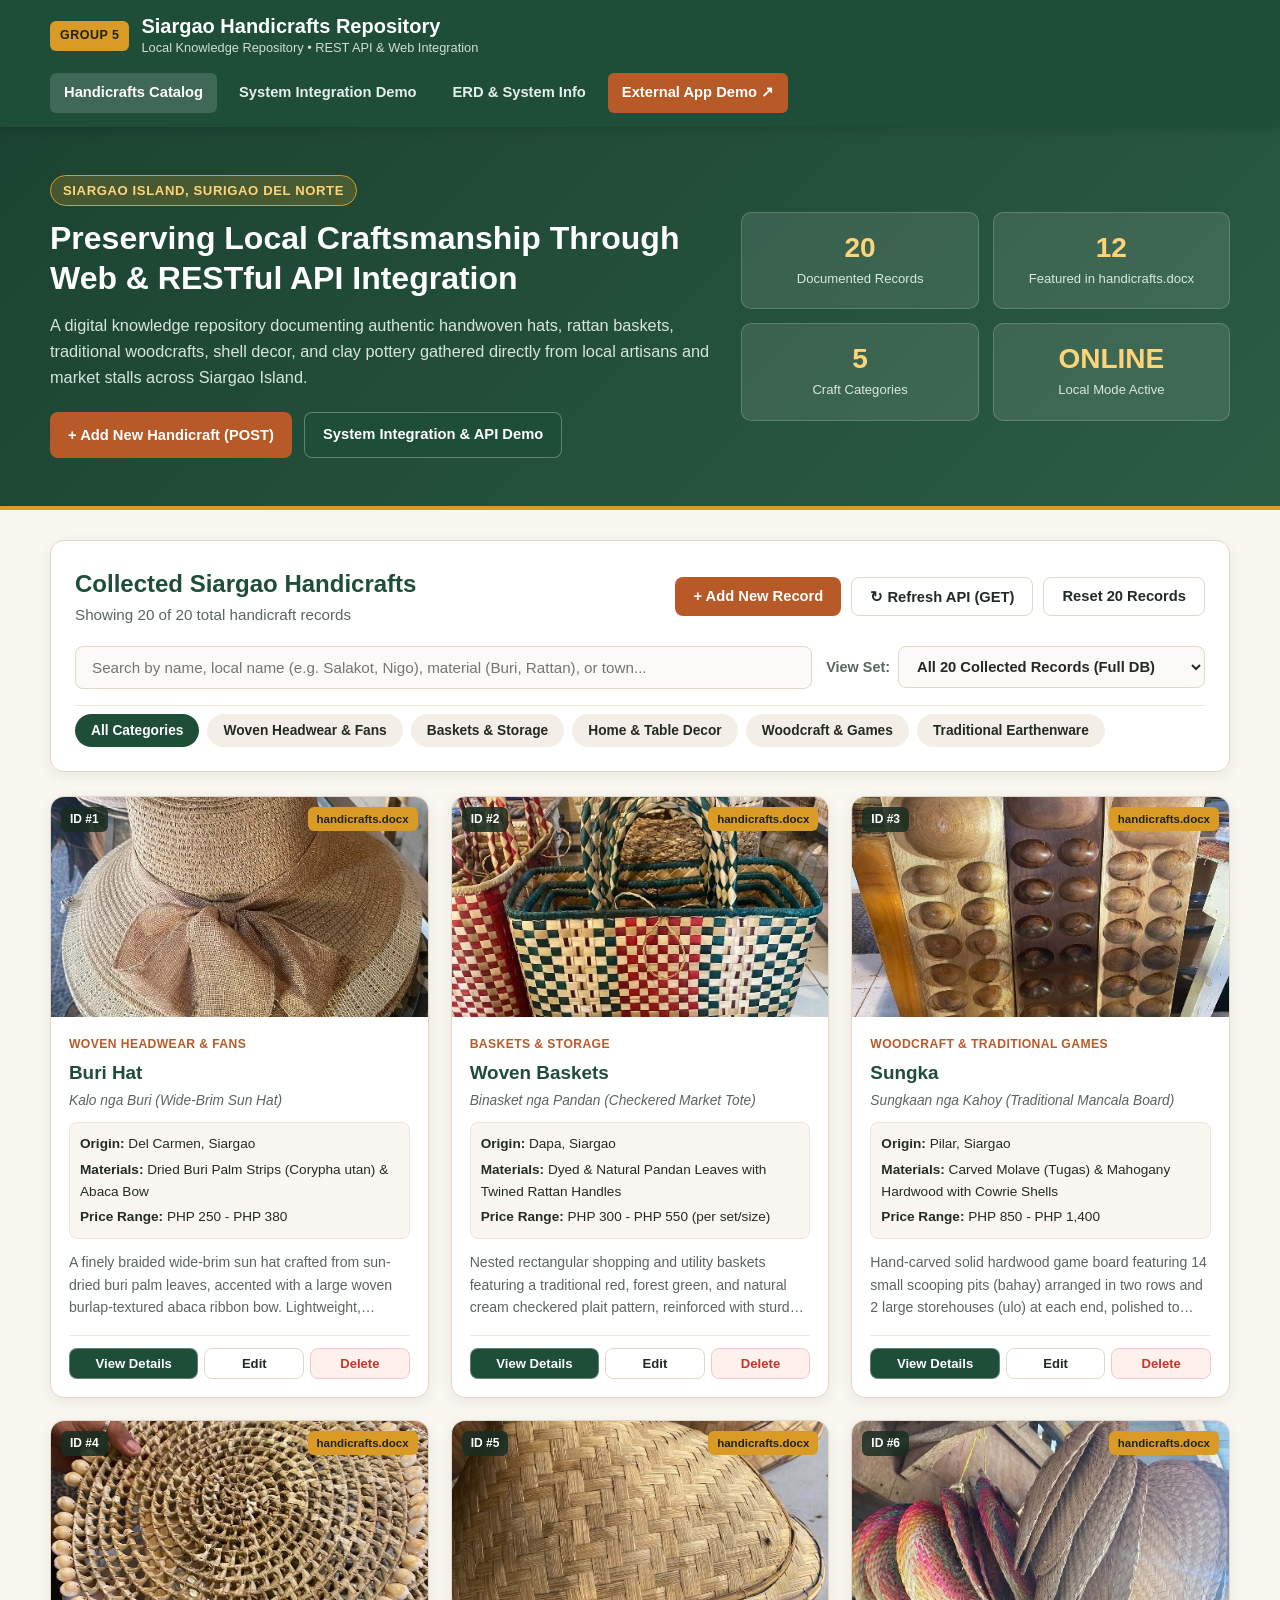
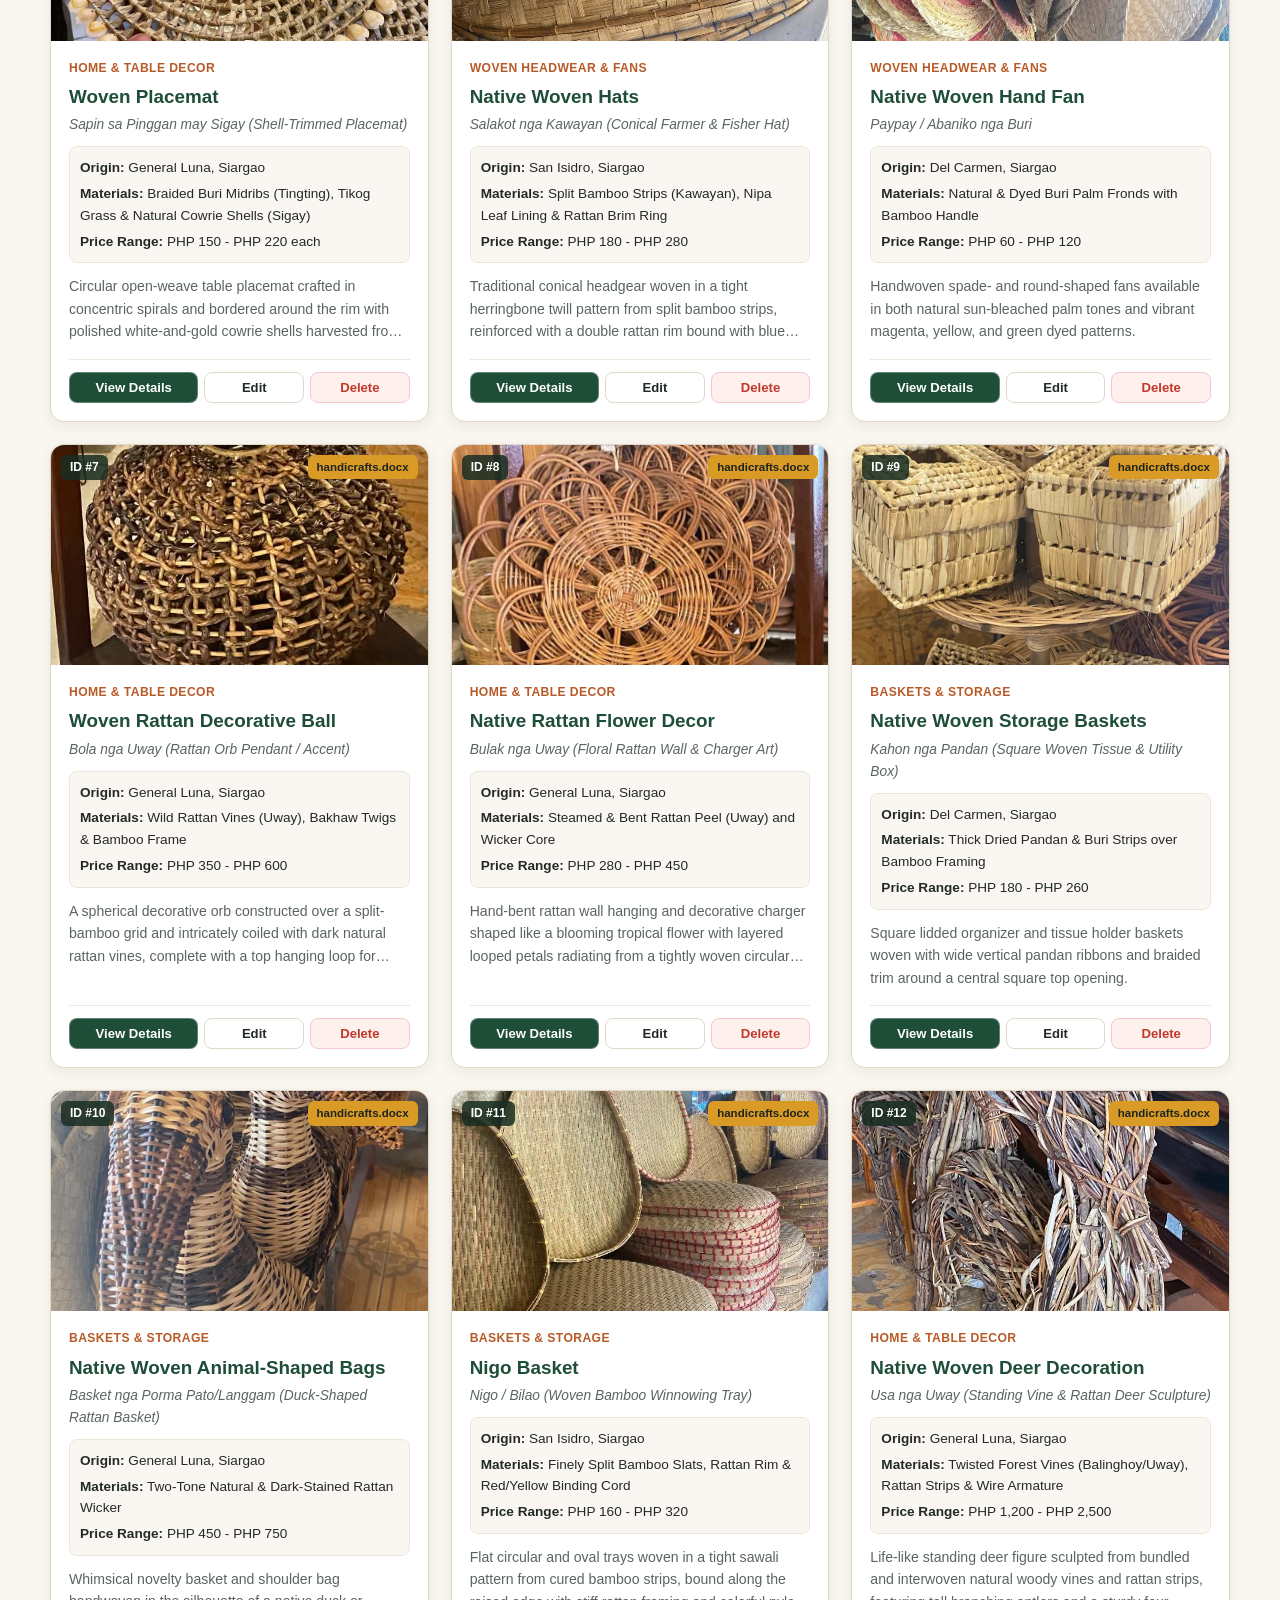
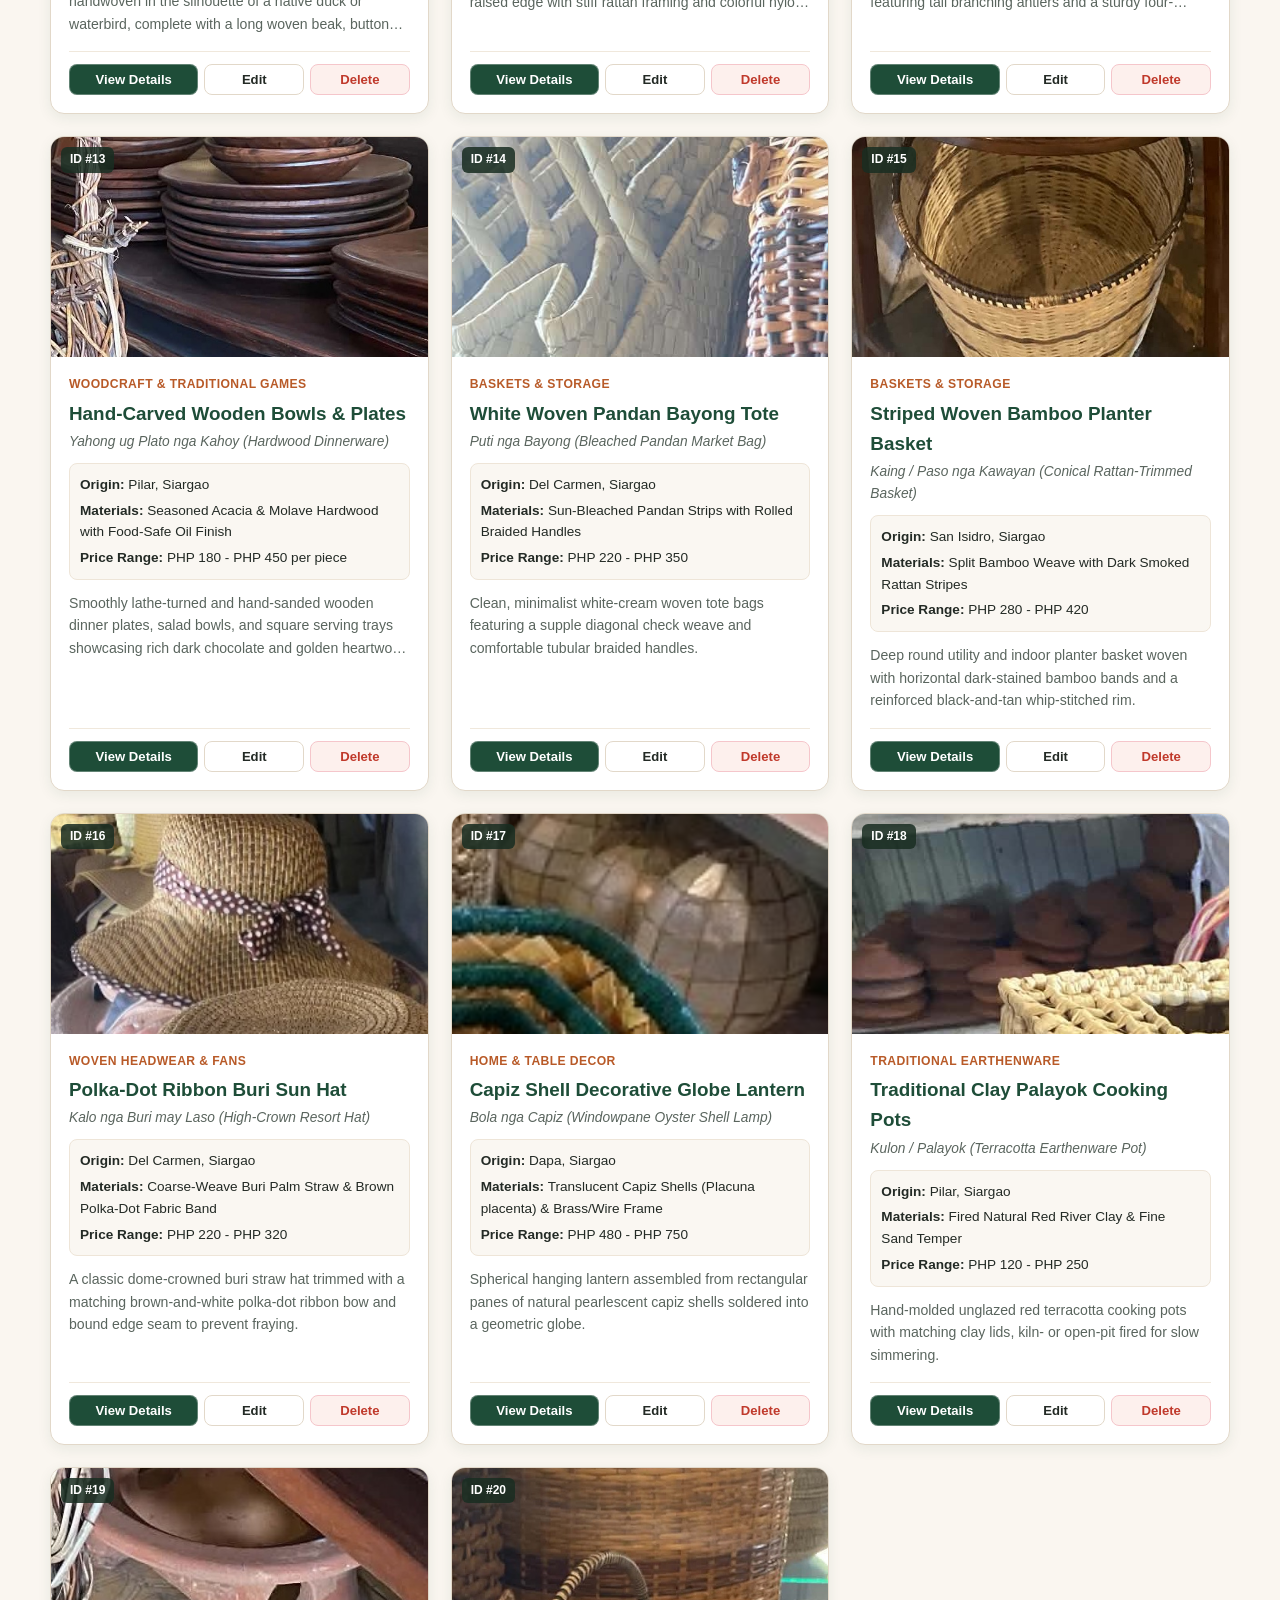
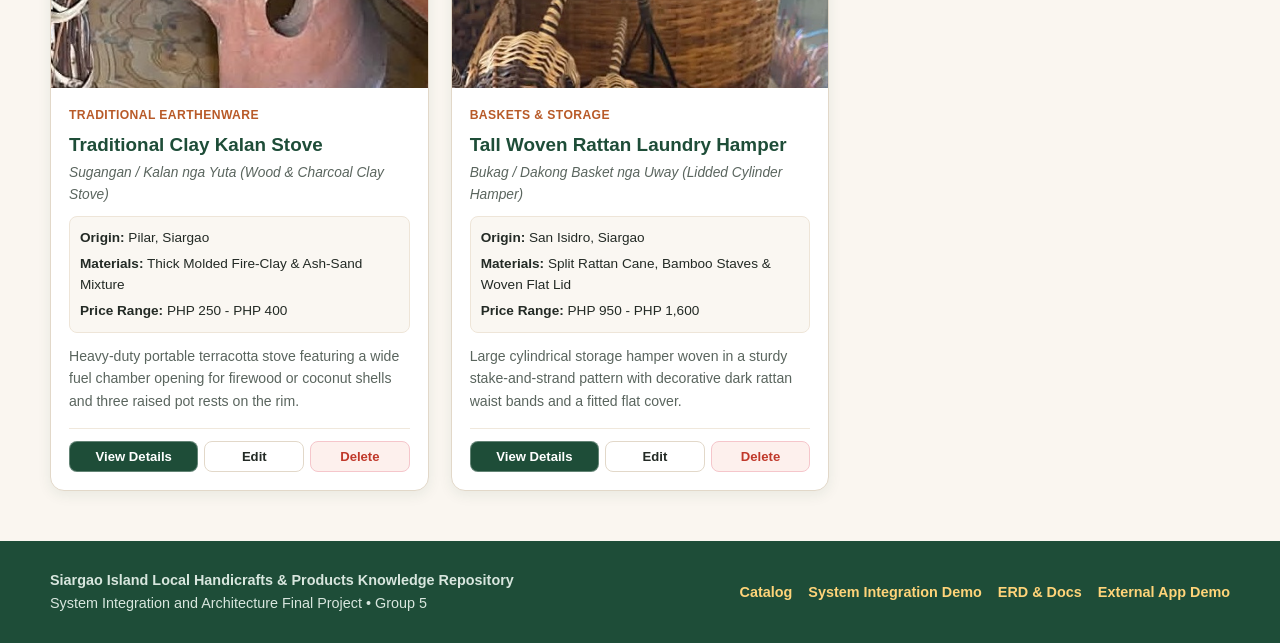
==== commit 0ed1d551: "Separate System Integration Demonstration and ERD into system-integration.html" ====
--- a/index.html
+++ b/index.html
@@ -25,8 +25,8 @@
 
       <nav class="nav-links">
         <a href="#catalog-section" class="nav-link active">Handicrafts Catalog</a>
-        <a href="#api-inspector-section" class="nav-link">Live API &amp; JSON</a>
-        <a href="#architecture-section" class="nav-link">ERD &amp; System Info</a>
+        <a href="system-integration.html" class="nav-link">System Integration Demo</a>
+        <a href="system-integration.html#architecture-section" class="nav-link">ERD &amp; System Info</a>
         <a href="client-demo.html" class="nav-link btn-external-app" target="_blank">
           External App Demo &#8599;
         </a>
@@ -52,8 +52,8 @@
           <button class="btn btn-primary" onclick="openAddModal()">
             + Add New Handicraft (POST)
           </button>
-          <a href="#api-inspector-section" class="btn btn-secondary">
-            View Live JSON API
+          <a href="system-integration.html" class="btn btn-secondary">
+            System Integration &amp; API Demo
           </a>
         </div>
       </div>
@@ -154,257 +154,7 @@
   </main>
 
   <!-- ========================================================================
-       4. LIVE REST API & JSON INSPECTOR SECTION
-       Demonstrates how the frontend communicates with the PHP/MySQL API via JSON.
-       Perfect for live demonstration during the final project presentation!
-       ======================================================================== -->
-  <section class="api-section" id="api-inspector-section">
-    <div class="container">
-      <div class="section-header-Row">
-        <div>
-          <span class="section-badge">SYSTEM INTEGRATION DEMONSTRATION</span>
-          <h3 class="section-heading">Live REST API &amp; JSON Exchange Inspector</h3>
-          <p class="section-subtext">
-            Every action on this website communicates with the REST API using JavaScript's
-            <code>fetch()</code> and exchanges data in <code>JSON</code> format. Use the quick test buttons
-            below to inspect live HTTP requests, status codes, and validation handling.
-          </p>
-        </div>
-      </div>
-
-      <!-- Quick API Endpoint Test Buttons (Great for Q&A and Presentation!) -->
-      <div class="api-test-bar">
-        <span class="api-test-label">Quick Endpoint Tests:</span>
-        <button class="btn-api-test get" onclick="testApiEndpoint('GET_ALL')">
-          <span class="method-pill get">GET</span> /api/records.php
-        </button>
-        <button class="btn-api-test get" onclick="testApiEndpoint('GET_ONE')">
-          <span class="method-pill get">GET</span> /api/record.php?id=1
-        </button>
-        <button class="btn-api-test error" onclick="testApiEndpoint('GET_NOT_FOUND')">
-          <span class="method-pill get">GET</span> /api/record.php?id=999 (404 Not Found Demo)
-        </button>
-        <button class="btn-api-test error" onclick="testApiEndpoint('POST_INVALID')">
-          <span class="method-pill post">POST</span> /api/create.php (400 Validation Error Demo)
-        </button>
-      </div>
-
-      <!-- API Inspector Console Box -->
-      <div class="api-console">
-        <div class="api-console-header">
-          <div class="api-request-info">
-            <span class="method-pill get" id="inspector-method">GET</span>
-            <code class="endpoint-url" id="inspector-url">/api/records.php</code>
-          </div>
-          <div class="api-status-info">
-            <span>HTTP Status:</span>
-            <span class="status-code-badge status-200" id="inspector-status">200 OK</span>
-          </div>
-        </div>
-        <pre class="api-json-output" id="inspector-json">// JSON response from the REST API will appear here automatically...</pre>
-      </div>
-
-      <!-- Reference Table of Required API Endpoints -->
-      <div class="endpoints-table-wrapper">
-        <h4>Implemented PHP + MySQL REST API Endpoints</h4>
-        <table class="endpoints-table">
-          <thead>
-            <tr>
-              <th>HTTP Method</th>
-              <th>API Endpoint File</th>
-              <th>Required Functionality</th>
-              <th>Success Status</th>
-              <th>Error Handling</th>
-            </tr>
-          </thead>
-          <tbody>
-            <tr>
-              <td><span class="method-pill get">GET</span></td>
-              <td><code>/api/records.php</code></td>
-              <td>Retrieve all handicraft records (supports <code>?search=</code> and <code>?category=</code>)</td>
-              <td><code>200 OK</code></td>
-              <td><code>405 Method Not Allowed</code></td>
-            </tr>
-            <tr>
-              <td><span class="method-pill get">GET</span></td>
-              <td><code>/api/record.php?id=1</code></td>
-              <td>Retrieve a specific handicraft record using its unique ID</td>
-              <td><code>200 OK</code></td>
-              <td><code>400 Bad Request</code>, <code>404 Not Found</code></td>
-            </tr>
-            <tr>
-              <td><span class="method-pill post">POST</span></td>
-              <td><code>/api/create.php</code></td>
-              <td>Validate incoming JSON and insert a new handicraft record using prepared statements</td>
-              <td><code>201 Created</code></td>
-              <td><code>400 Validation Error</code></td>
-            </tr>
-            <tr>
-              <td><span class="method-pill put">PUT</span></td>
-              <td><code>/api/update.php?id=1</code></td>
-              <td>Validate incoming JSON and update an existing record in the database</td>
-              <td><code>200 OK</code></td>
-              <td><code>400 Bad Request</code>, <code>404 Not Found</code></td>
-            </tr>
-            <tr>
-              <td><span class="method-pill delete">DELETE</span></td>
-              <td><code>/api/delete.php?id=1</code></td>
-              <td>Delete a specific record from the database using its ID</td>
-              <td><code>200 OK</code></td>
-              <td><code>400 Bad Request</code>, <code>404 Not Found</code></td>
-            </tr>
-          </tbody>
-        </table>
-      </div>
-    </div>
-  </section>
-
-  <!-- ========================================================================
-       5. SYSTEM ARCHITECTURE, DATABASE ERD & PRESENTATION GUIDE SECTION
-       Covers all 9 items required by System-Presentation-Rubrics.pdf!
-       ======================================================================== -->
-  <section class="architecture-section" id="architecture-section">
-    <div class="container">
-      <span class="section-badge">PROJECT DELIVERABLES &amp; PRESENTATION GUIDE</span>
-      <h3 class="section-heading">System Architecture, Database Structure (ERD) &amp; Overview</h3>
-      <p class="section-subtext">
-        Designed for easy maintenance and clear explanation during the System Integration &amp; Architecture presentation.
-      </p>
-
-      <!-- Visual System Architecture Flow Diagram -->
-      <div class="diagram-box">
-        <h4>1. System Architecture Diagram (How Components Integrate)</h4>
-        <div class="arch-flow">
-          <div class="arch-node">
-            <div class="arch-step">CLIENT LAYER</div>
-            <h5>Web Browser &amp; External App</h5>
-            <p><code>index.html</code>, <code>style.css</code>, <code>script.js</code> &amp; <code>client-demo.html</code></p>
-          </div>
-          <div class="arch-arrow">
-            <span>HTTP Request (GET/POST/PUT/DELETE)</span>
-            <div class="arrow-line">&longleftrightarrow;</div>
-            <span>JSON Response (Fetch API)</span>
-          </div>
-          <div class="arch-node highlight">
-            <div class="arch-step">APPLICATION / API LAYER</div>
-            <h5>PHP RESTful API</h5>
-            <p><code>records.php</code>, <code>record.php</code>, <code>create.php</code>, <code>update.php</code>, <code>delete.php</code></p>
-          </div>
-          <div class="arch-arrow">
-            <span>Prepared SQL Queries (mysqli)</span>
-            <div class="arrow-line">&longleftrightarrow;</div>
-            <span>Relational Result Rows</span>
-          </div>
-          <div class="arch-node">
-            <div class="arch-step">DATA LAYER</div>
-            <h5>MySQL Relational Database</h5>
-            <p><code>siargao_handicrafts_db</code> (3 Relational Tables)</p>
-          </div>
-        </div>
-      </div>
-
-      <!-- Entity Relationship Diagram (ERD) -->
-      <div class="diagram-box">
-        <h4>2. Entity Relationship Diagram (ERD) &amp; Database Schema</h4>
-        <p class="diagram-note">
-          SQL File Location: <code>database/siargao_handicrafts.sql</code> &bull; Database Name: <code>siargao_handicrafts_db</code>
-        </p>
-        <div class="erd-grid">
-          <!-- Table 1: categories -->
-          <div class="erd-table">
-            <div class="erd-table-header">categories (1)</div>
-            <ul class="erd-fields">
-              <li><span class="key-badge pk">PK</span> <strong>category_id</strong> <code>INT AUTO_INCREMENT</code></li>
-              <li><strong>category_name</strong> <code>VARCHAR(100)</code></li>
-              <li><strong>category_description</strong> <code>VARCHAR(255)</code></li>
-            </ul>
-          </div>
-
-          <div class="erd-relation">1 &mdash;&mdash;&lt; Many</div>
-
-          <!-- Table 2: handicrafts -->
-          <div class="erd-table main-table">
-            <div class="erd-table-header">handicrafts (Many)</div>
-            <ul class="erd-fields">
-              <li><span class="key-badge pk">PK</span> <strong>id</strong> <code>INT AUTO_INCREMENT</code></li>
-              <li><span class="key-badge fk">FK</span> <strong>category_id</strong> <code>INT</code> &rarr; <em>categories</em></li>
-              <li><span class="key-badge fk">FK</span> <strong>source_id</strong> <code>INT</code> &rarr; <em>sources</em></li>
-              <li><strong>name</strong> <code>VARCHAR(150)</code></li>
-              <li><strong>local_name</strong> <code>VARCHAR(150)</code></li>
-              <li><strong>category</strong> <code>VARCHAR(100)</code></li>
-              <li><strong>materials</strong> <code>VARCHAR(200)</code></li>
-              <li><strong>municipality</strong> <code>VARCHAR(100)</code></li>
-              <li><strong>price_range</strong> <code>VARCHAR(50)</code></li>
-              <li><strong>dimensions</strong> <code>VARCHAR(100)</code></li>
-              <li><strong>description</strong> <code>TEXT</code></li>
-              <li><strong>cultural_significance</strong> <code>TEXT</code></li>
-              <li><strong>source_reference</strong> <code>VARCHAR(255)</code></li>
-              <li><strong>image_url</strong> <code>VARCHAR(255)</code></li>
-              <li><strong>is_from_docx</strong> <code>TINYINT(1)</code></li>
-              <li><strong>date_gathered</strong> <code>DATE</code></li>
-            </ul>
-          </div>
-
-          <div class="erd-relation">Many &gt;&mdash;&mdash; 1</div>
-
-          <!-- Table 3: sources -->
-          <div class="erd-table">
-            <div class="erd-table-header">sources (1)</div>
-            <ul class="erd-fields">
-              <li><span class="key-badge pk">PK</span> <strong>source_id</strong> <code>INT AUTO_INCREMENT</code></li>
-              <li><strong>source_name</strong> <code>VARCHAR(150)</code></li>
-              <li><strong>municipality</strong> <code>VARCHAR(100)</code></li>
-              <li><strong>barangay</strong> <code>VARCHAR(100)</code></li>
-              <li><strong>gathering_method</strong> <code>VARCHAR(150)</code></li>
-              <li><strong>verified_by</strong> <code>VARCHAR(150)</code></li>
-            </ul>
-          </div>
-        </div>
-      </div>
-
-      <!-- Presentation Guidelines Cards (Answers Rubric Items 1-9) -->
-      <div class="presentation-cards-grid">
-        <div class="info-card">
-          <h5>Problem Statement &amp; Significance</h5>
-          <p>
-            Information about Siargao Island's traditional handicrafts (such as buri hats, salakot,
-            nigo trays, sungka boards, and rattan weaving) is rarely documented online in a structured
-            format. This system preserves local cultural knowledge and exposes it via a reusable REST API
-            for tourism portals, schools, and local livelihood platforms.
-          </p>
-        </div>
-
-        <div class="info-card">
-          <h5>Target Users</h5>
-          <p>
-            <strong>1. Local Artisans &amp; Cooperatives:</strong> Showcase products from Dapa, Del Carmen, General Luna, Pilar, and San Isidro.<br />
-            <strong>2. Tourists &amp; Cultural Researchers:</strong> Discover authentic Siargaonon crafts, materials, and local names.<br />
-            <strong>3. Third-Party Developers:</strong> Reuse the JSON REST API in mobile or tourism apps.
-          </p>
-        </div>
-
-        <div class="info-card">
-          <h5>Validation, Security &amp; Error Handling</h5>
-          <p>
-            &bull; <strong>Prepared Statements:</strong> All SQL queries use <code>$conn-&gt;prepare()</code> and <code>bind_param()</code> to prevent SQL Injection.<br />
-            &bull; <strong>Server &amp; Client Validation:</strong> Checks required fields before <code>POST</code> / <code>PUT</code>.<br />
-            &bull; <strong>HTTP Status Codes:</strong> Returns <code>200</code>, <code>201</code>, <code>400</code>, <code>404</code>, and <code>405</code> accurately.
-          </p>
-        </div>
-
-        <div class="info-card">
-          <h5>Limitations &amp; Future Improvements</h5>
-          <p>
-            &bull; <strong>Current Limitation:</strong> Designed as a local knowledge repository without online payment processing or user login roles.<br />
-            &bull; <strong>Future Improvements:</strong> Add JWT authentication for admin actions, direct photo file uploads, interactive Siargao map pins, and multi-language translations.
-          </p>
-        </div>
-      </div>
-    </div>
-  </section>
-
-  <!-- ========================================================================
-       6. MODAL 1: VIEW COMPLETE RECORD DETAILS (GET /api/record.php?id=X)
+       4. MODAL 1: VIEW COMPLETE RECORD DETAILS (GET /api/record.php?id=X)
        ======================================================================== -->
   <div id="view-modal" class="modal-overlay" style="display: none;" onclick="closeModalOnOutsideClick(event, 'view-modal')">
     <div class="modal-box modal-large">
@@ -604,7 +354,7 @@
   </div>
 
   <!-- ========================================================================
-       8. FOOTER
+       6. FOOTER
        ======================================================================== -->
   <footer class="footer">
     <div class="container footer-content">
@@ -614,8 +364,8 @@
       </div>
       <div class="footer-links">
         <a href="#catalog-section">Catalog</a>
-        <a href="#api-inspector-section">REST API Inspector</a>
-        <a href="#architecture-section">ERD &amp; Docs</a>
+        <a href="system-integration.html">System Integration Demo</a>
+        <a href="system-integration.html#architecture-section">ERD &amp; Docs</a>
         <a href="client-demo.html" target="_blank">External App Demo</a>
       </div>
     </div>
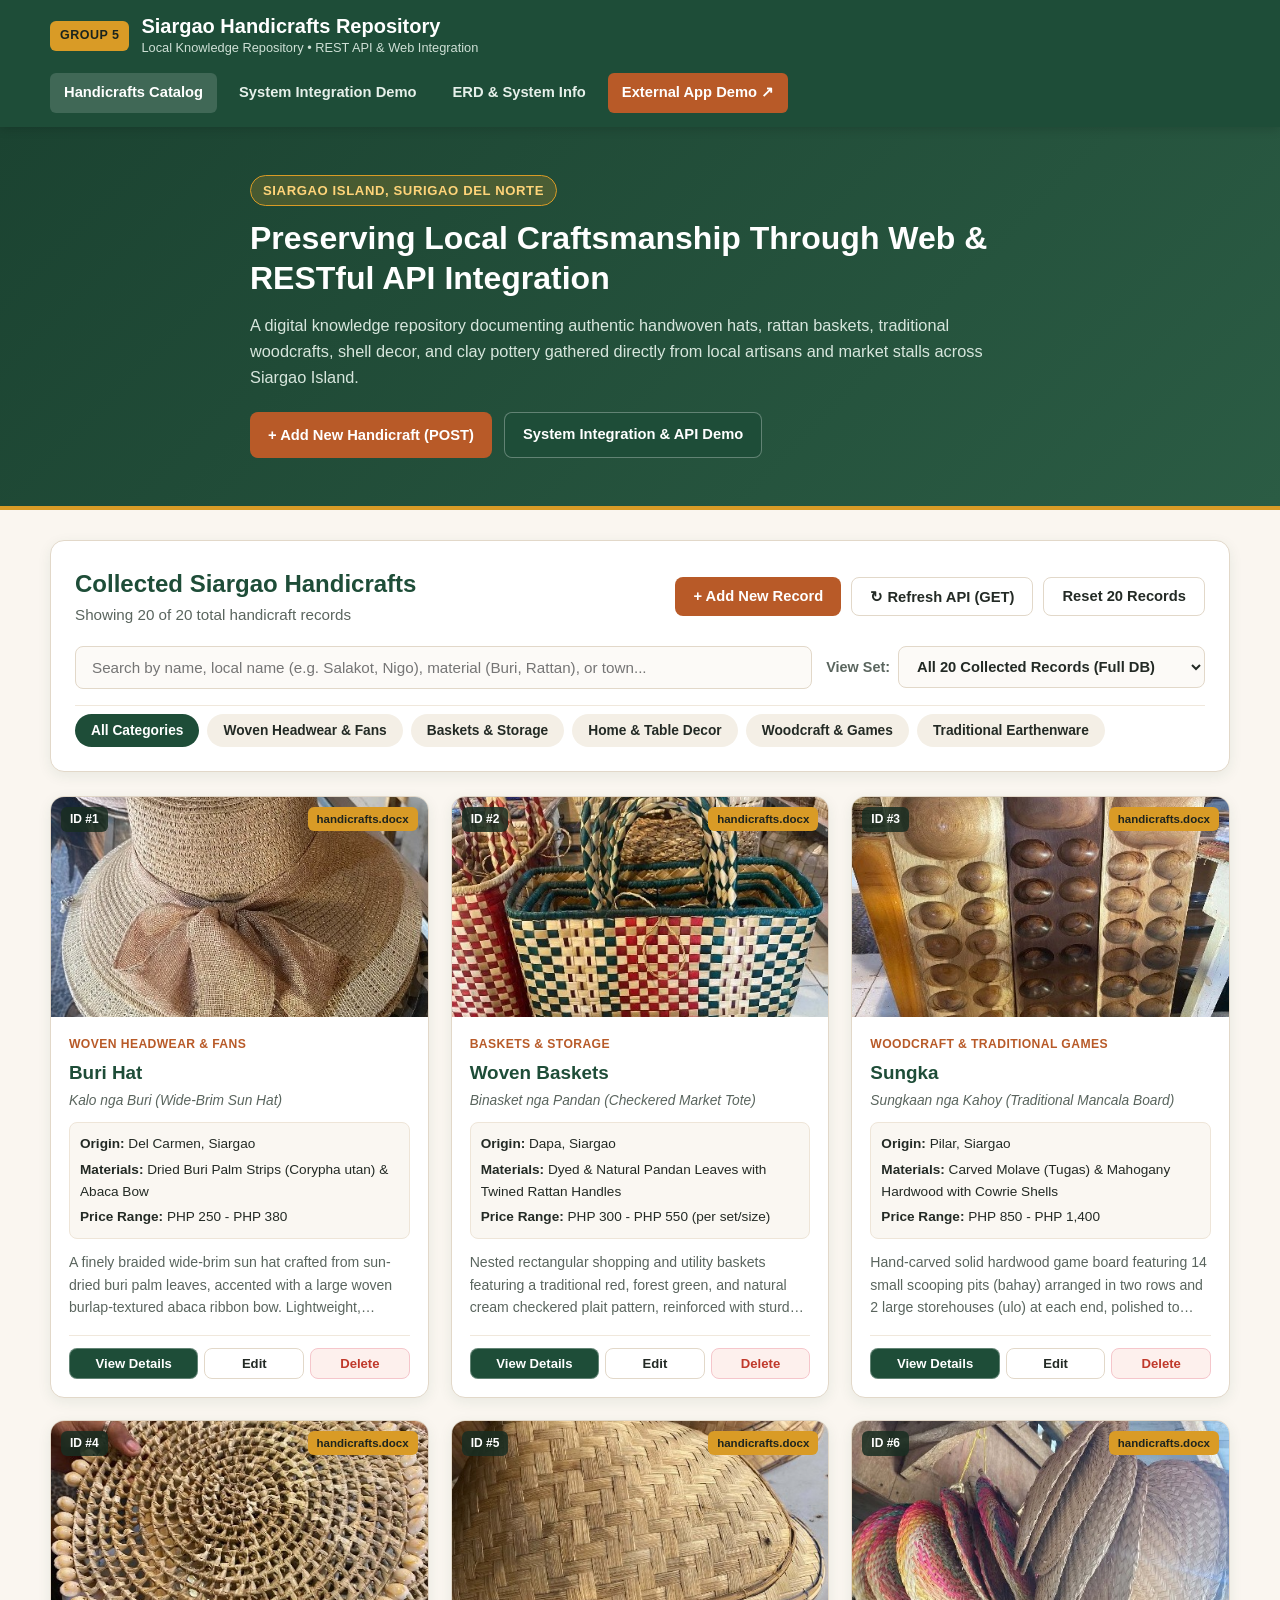
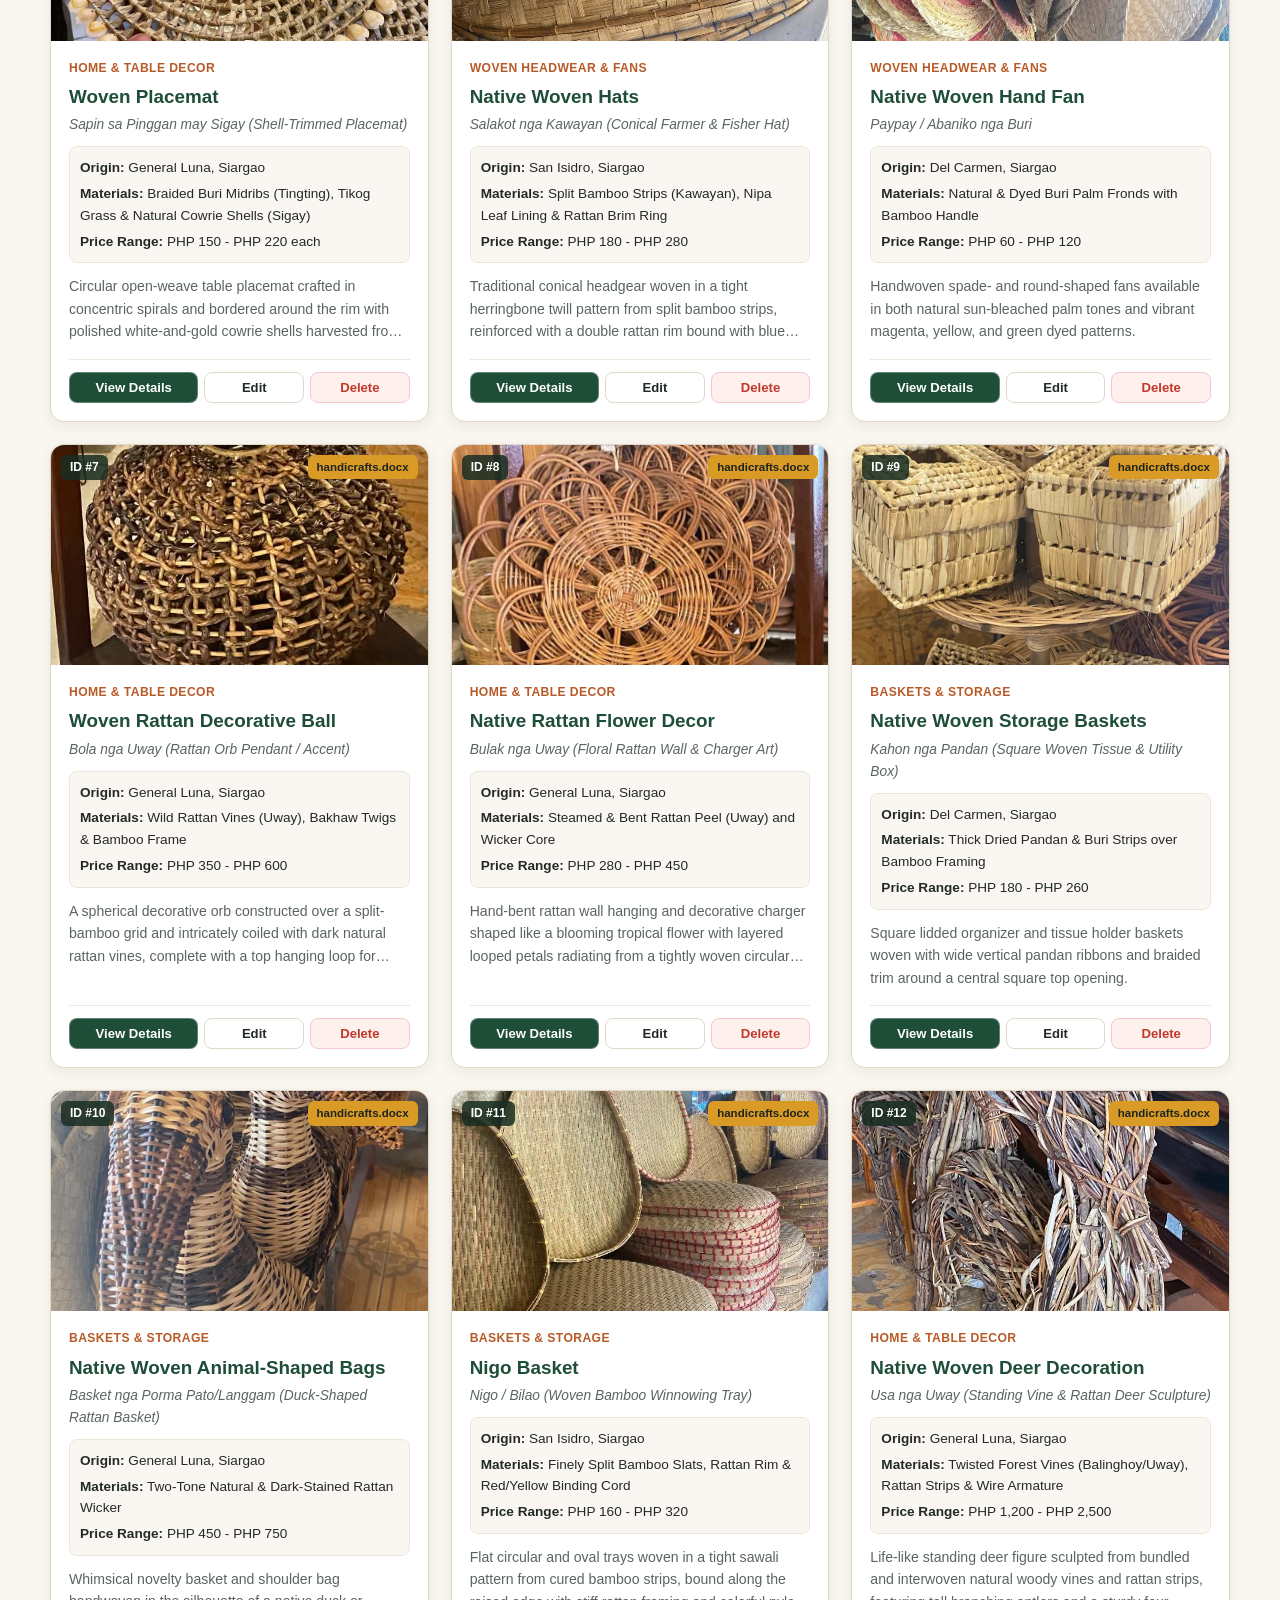
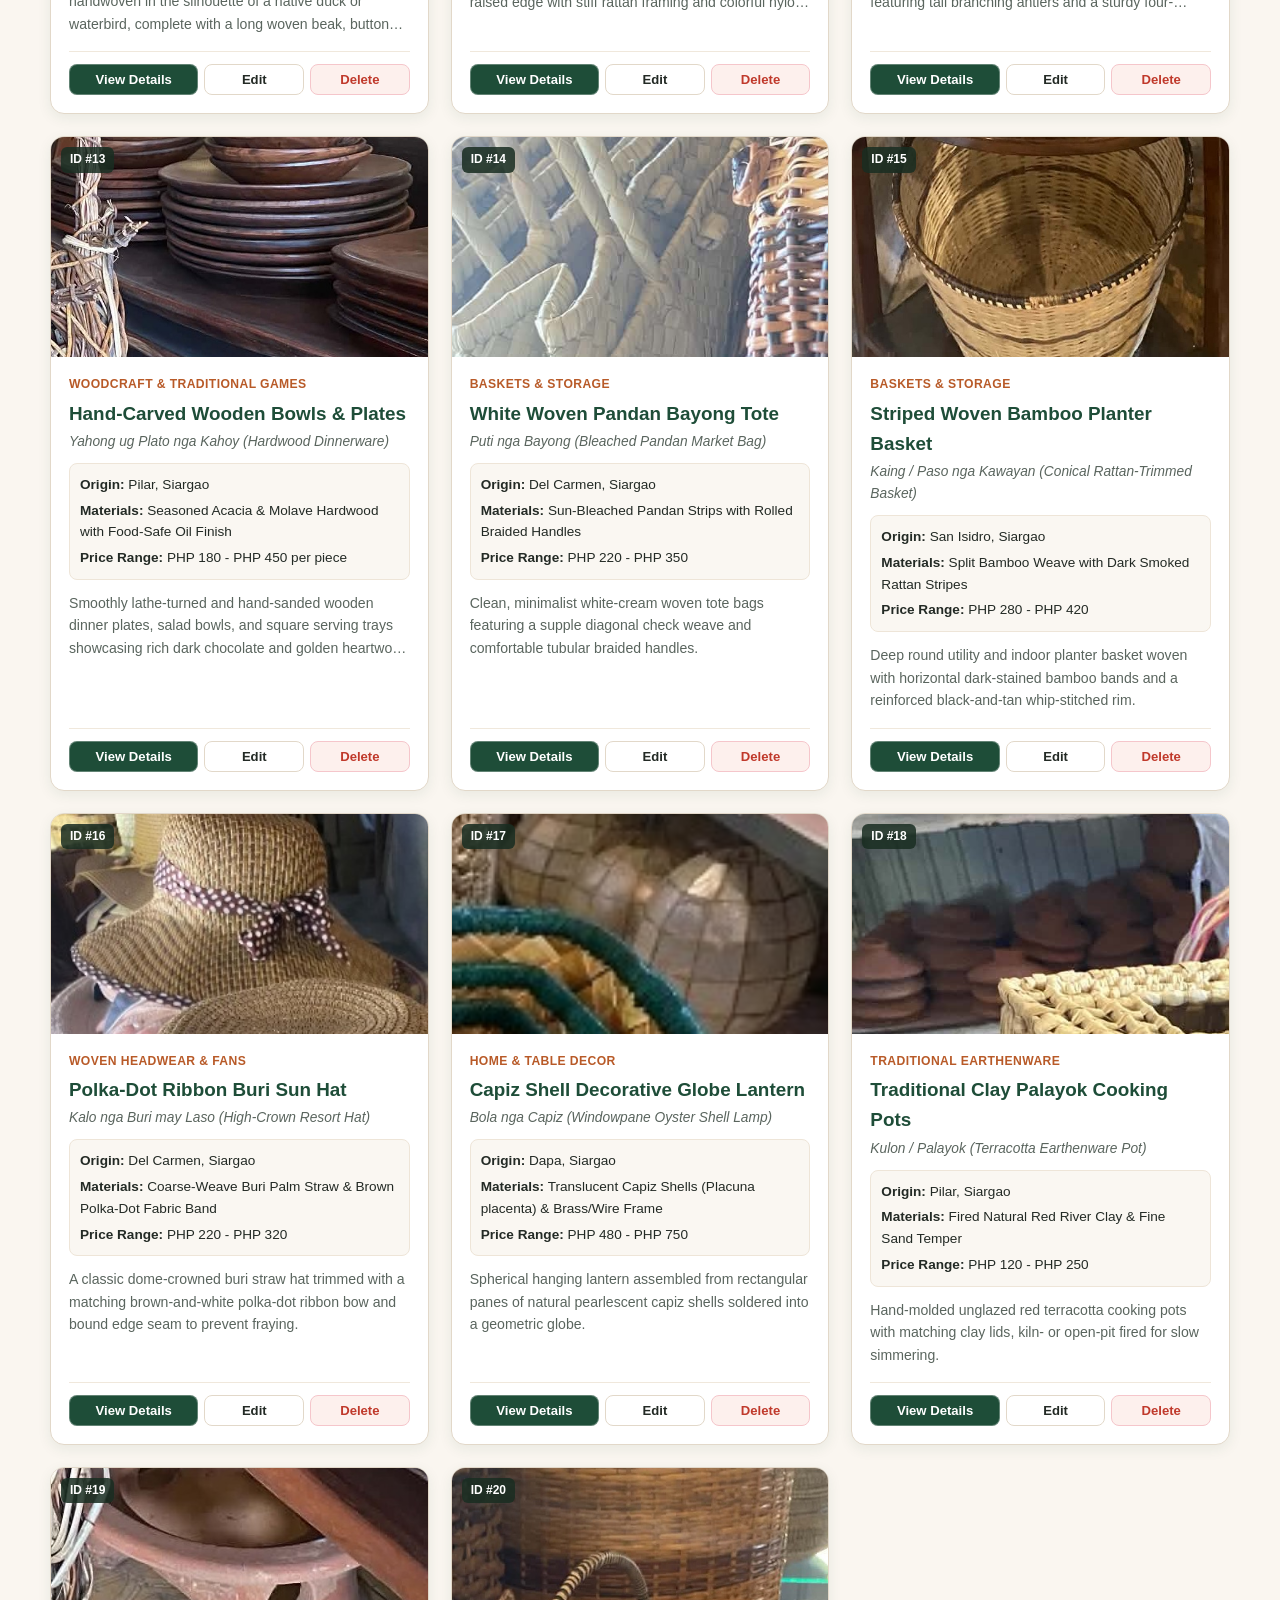
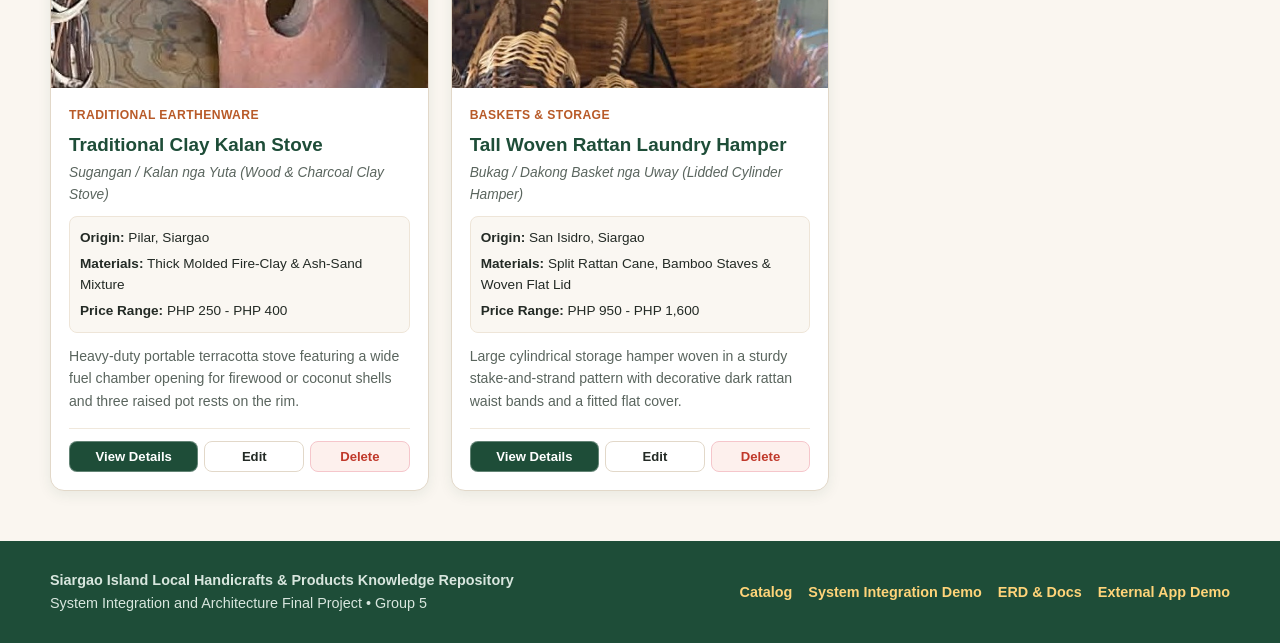
==== commit 96aaf288: "Remove hero summary stat cards from index.html" ====
--- a/index.html
+++ b/index.html
@@ -55,26 +55,6 @@
           <a href="system-integration.html" class="btn btn-secondary">
             System Integration &amp; API Demo
           </a>
-        </div>
-      </div>
-
-      <!-- Summary Counters (Automatically updated by script.js) -->
-      <div class="hero-stats">
-        <div class="stat-card">
-          <span class="stat-number" id="stat-total-records">20</span>
-          <span class="stat-label">Documented Records</span>
-        </div>
-        <div class="stat-card">
-          <span class="stat-number" id="stat-docx-records">12</span>
-          <span class="stat-label">Featured in handicrafts.docx</span>
-        </div>
-        <div class="stat-card">
-          <span class="stat-number">5</span>
-          <span class="stat-label">Craft Categories</span>
-        </div>
-        <div class="stat-card">
-          <span class="stat-number" id="stat-api-status">ONLINE</span>
-          <span class="stat-label" id="stat-api-mode">REST API Connected</span>
         </div>
       </div>
     </div>
--- a/style.css
+++ b/style.css
@@ -158,9 +158,8 @@
 
 .hero-grid {
   display: grid;
-  grid-template-columns: 1.35fr 1fr;
-  gap: 32px;
-  align-items: center;
+  grid-template-columns: 1fr;
+  max-width: 820px;
 }
 
 .island-tag {
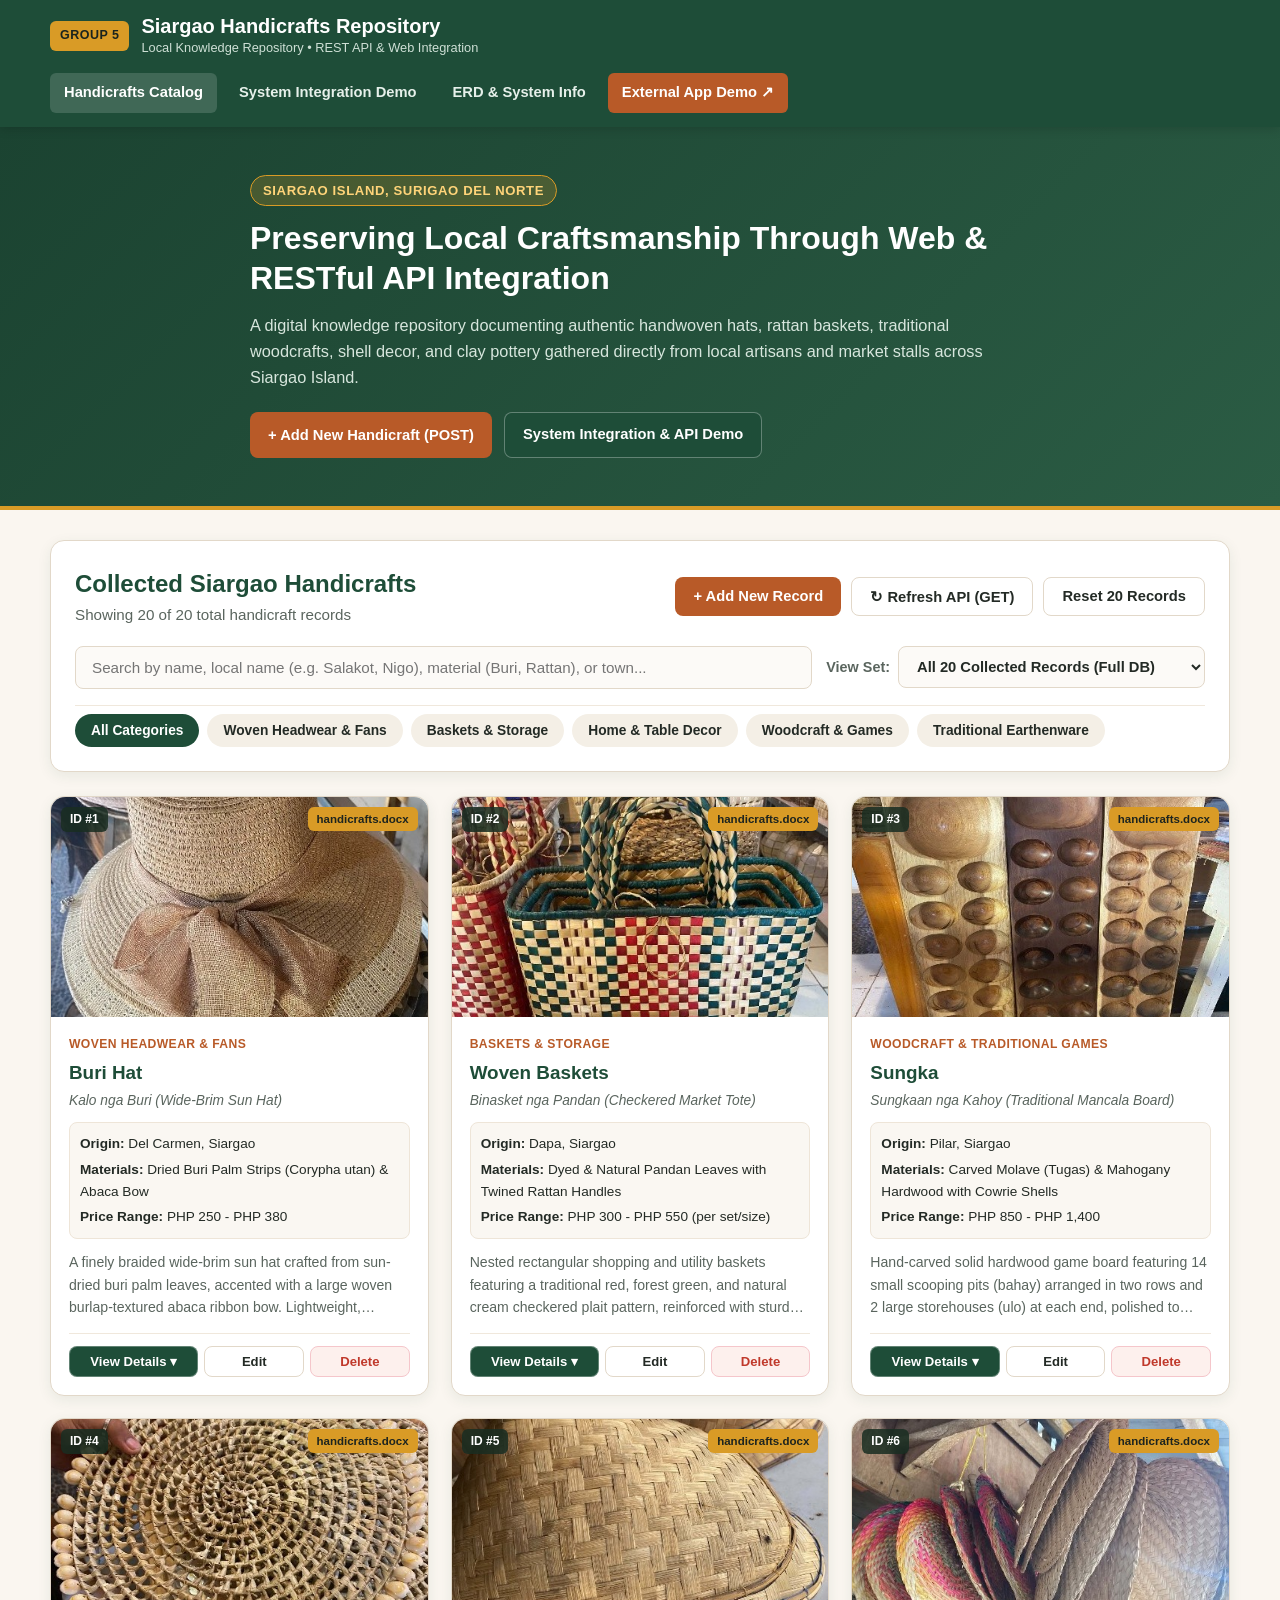
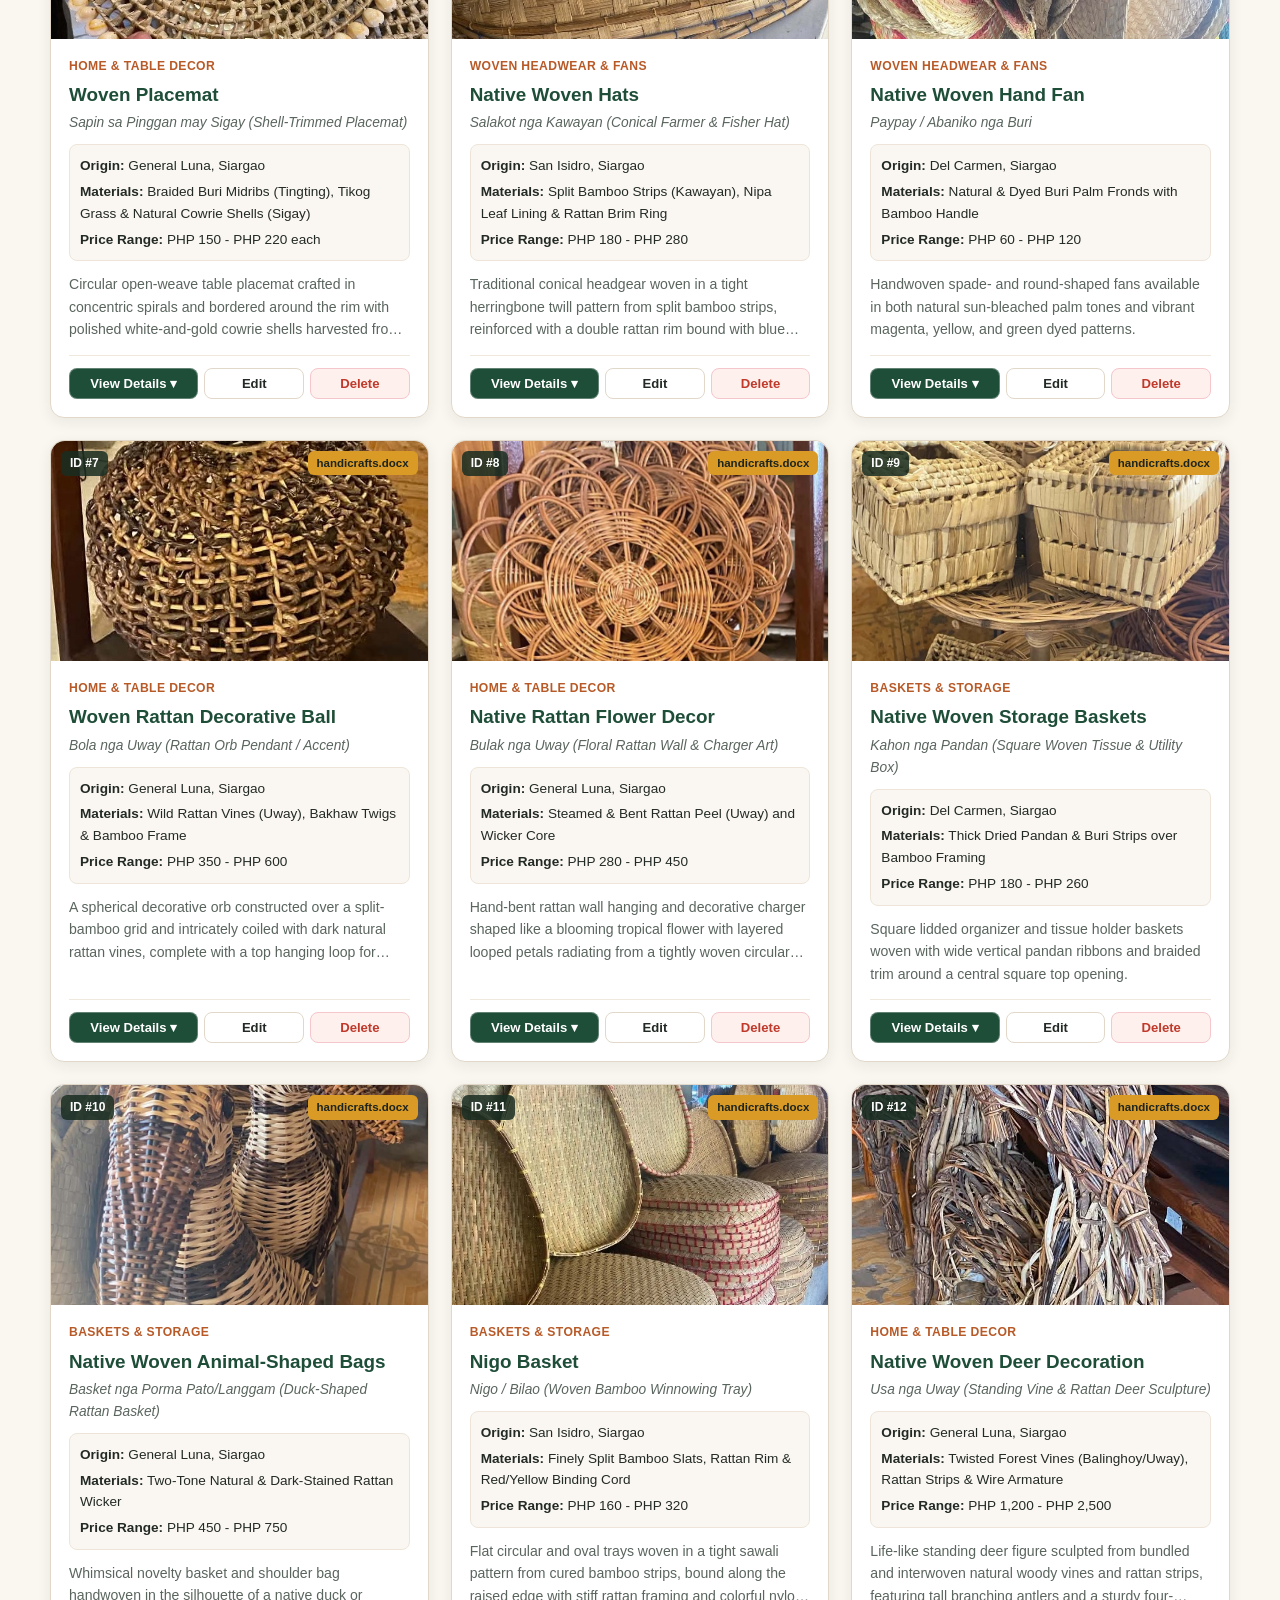
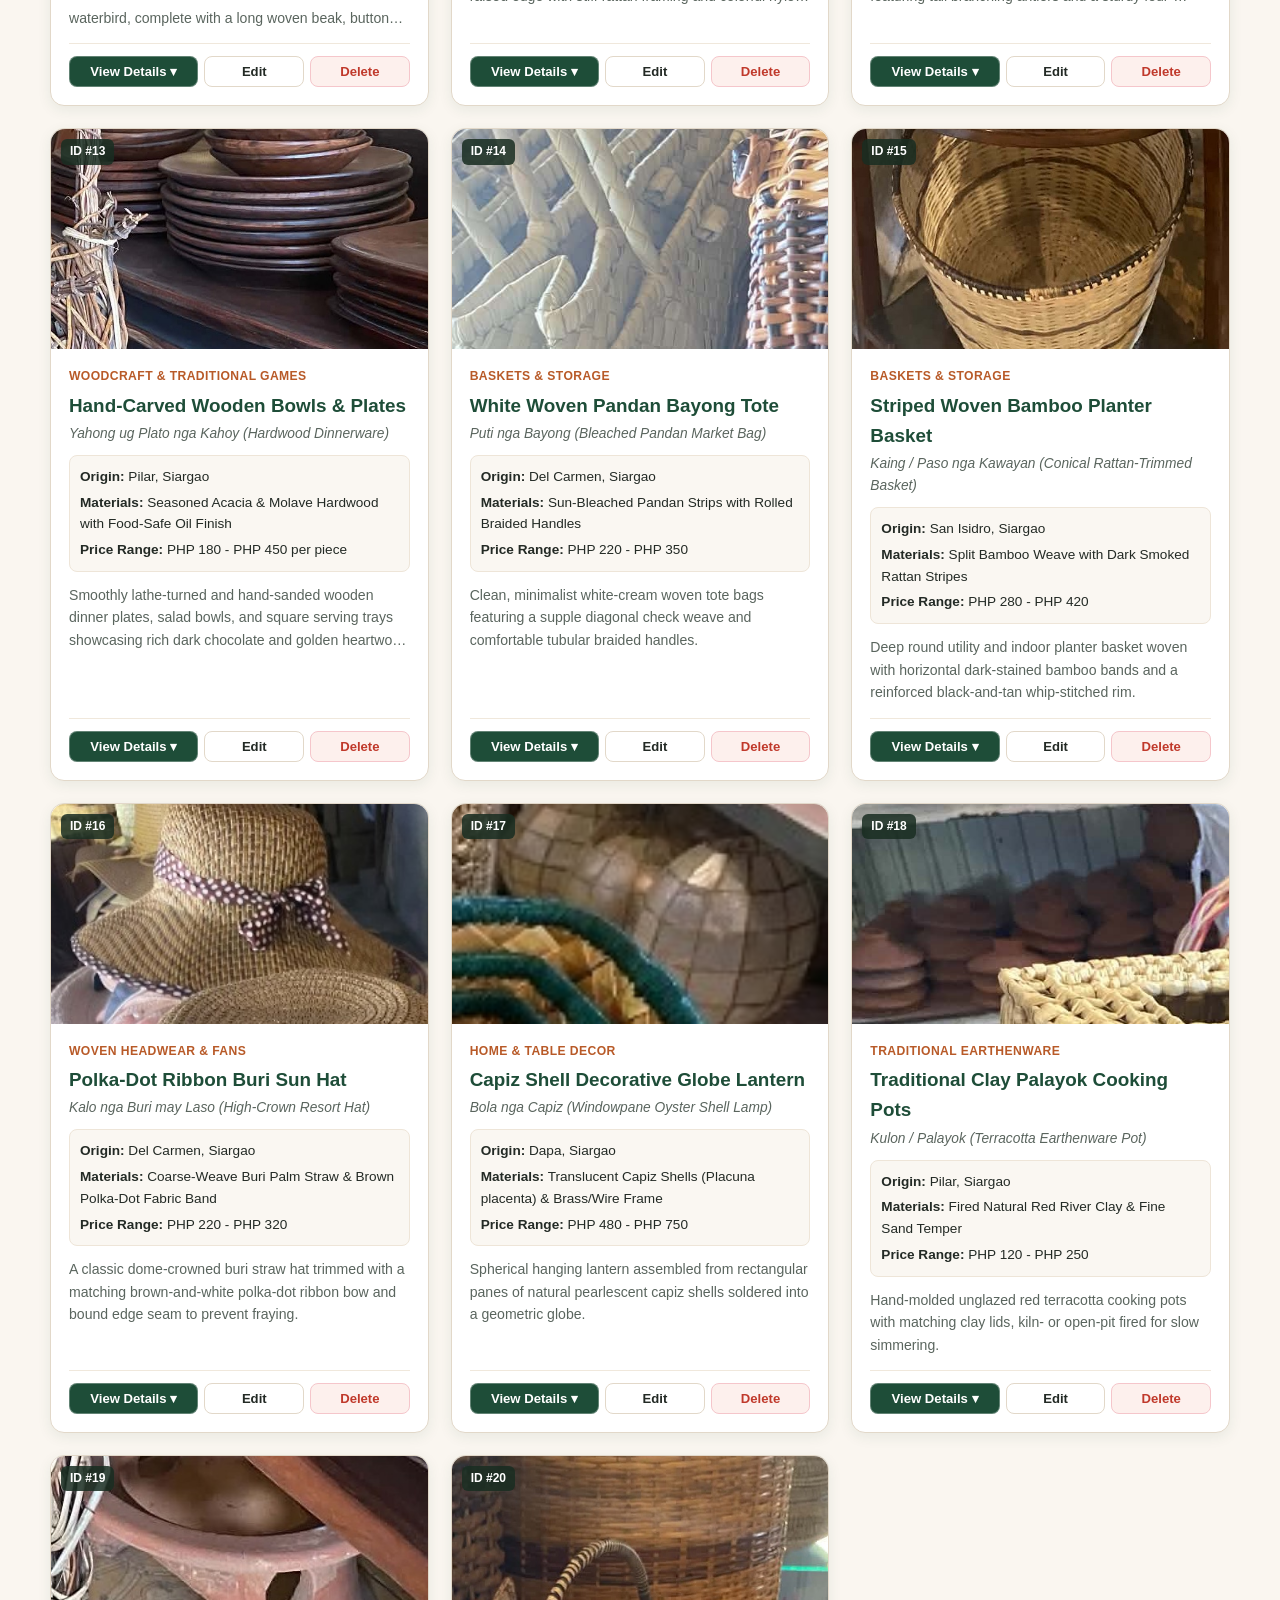
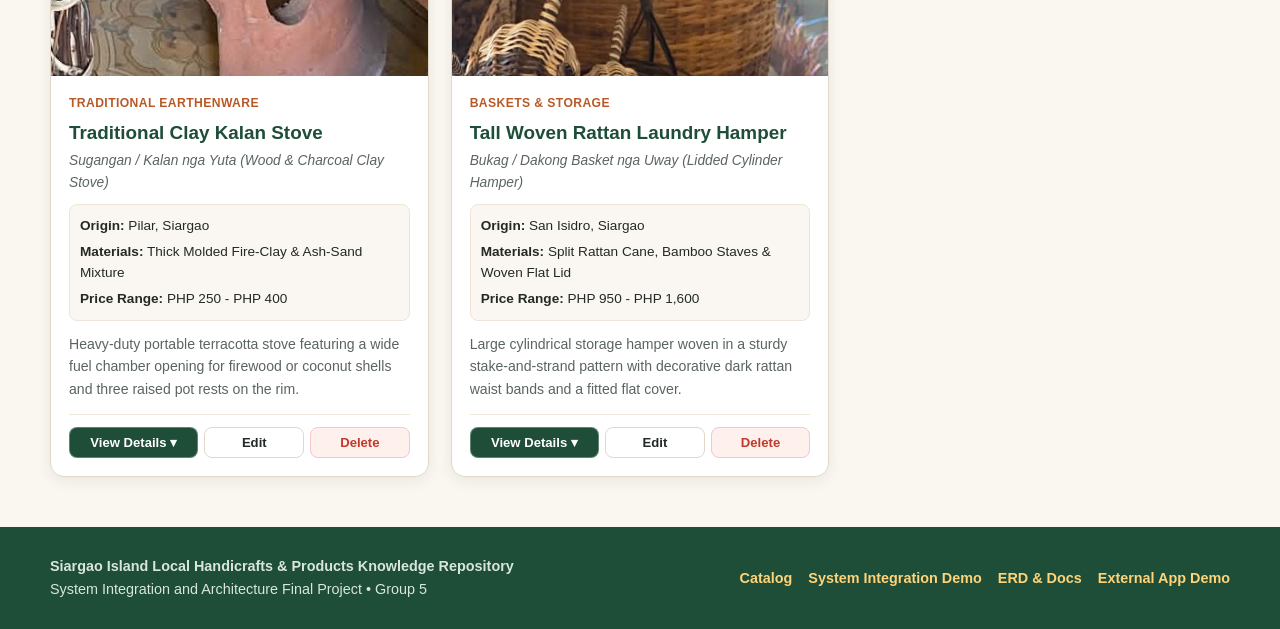
==== commit e0a85425: "Add floating dropdown overlay for View Details on catalogue cards" ====
--- a/index.html
+++ b/index.html
@@ -5,7 +5,7 @@
   <meta name="viewport" content="width=device-width, initial-scale=1.0" />
   <title>Siargao Island Handicrafts | Local Knowledge Repository (Group 5)</title>
   <!-- Main Stylesheet (Easy to read and customize) -->
-  <link rel="stylesheet" href="style.css" />
+  <link rel="stylesheet" href="style.css?v=4" />
 </head>
 <body>
 
@@ -134,82 +134,7 @@
   </main>
 
   <!-- ========================================================================
-       4. MODAL 1: VIEW COMPLETE RECORD DETAILS (GET /api/record.php?id=X)
-       ======================================================================== -->
-  <div id="view-modal" class="modal-overlay" style="display: none;" onclick="closeModalOnOutsideClick(event, 'view-modal')">
-    <div class="modal-box modal-large">
-      <div class="modal-header">
-        <div>
-          <span class="modal-api-badge" id="view-modal-api-badge">GET /api/record.php?id=1</span>
-          <h3 id="view-title">Handicraft Name</h3>
-        </div>
-        <button class="modal-close-btn" onclick="closeViewModal()">&times;</button>
-      </div>
-
-      <div class="modal-body view-modal-grid">
-        <div class="view-image-column">
-          <img id="view-image" src="" alt="Handicraft Photo" class="view-main-image" />
-          <div class="view-badges-row">
-            <span class="badge badge-category" id="view-category">Category</span>
-            <span class="badge badge-docx" id="view-docx-badge">Featured in handicrafts.docx</span>
-          </div>
-        </div>
-
-        <div class="view-details-column">
-          <div class="detail-group">
-            <label>Local / Surigaonon Name:</label>
-            <p id="view-local-name" class="detail-highlight"></p>
-          </div>
-
-          <div class="detail-two-cols">
-            <div class="detail-group">
-              <label>Municipality / Origin:</label>
-              <p id="view-municipality"></p>
-            </div>
-            <div class="detail-group">
-              <label>Estimated Price Range:</label>
-              <p id="view-price"></p>
-            </div>
-          </div>
-
-          <div class="detail-two-cols">
-            <div class="detail-group">
-              <label>Raw Materials Used:</label>
-              <p id="view-materials"></p>
-            </div>
-            <div class="detail-group">
-              <label>Dimensions / Size:</label>
-              <p id="view-dimensions"></p>
-            </div>
-          </div>
-
-          <div class="detail-group">
-            <label>Complete Description:</label>
-            <p id="view-description"></p>
-          </div>
-
-          <div class="detail-group">
-            <label>Cultural &amp; Community Significance:</label>
-            <p id="view-significance"></p>
-          </div>
-
-          <div class="detail-source-box">
-            <div><strong>Source / Field Reference:</strong> <span id="view-source"></span></div>
-            <div><strong>Verified By:</strong> <span id="view-verified"></span></div>
-            <div><strong>Date Gathered:</strong> <span id="view-date"></span> &bull; <strong>Record ID:</strong> #<span id="view-id"></span></div>
-          </div>
-        </div>
-      </div>
-
-      <div class="modal-footer">
-        <button class="btn btn-outline" onclick="closeViewModal()">Close</button>
-        <button class="btn btn-secondary" id="view-edit-btn">Edit This Record (PUT)</button>
-      </div>
-    </div>
-  </div>
-
-  <!-- ========================================================================
-       7. MODAL 2: ADD OR UPDATE HANDICRAFT RECORD (POST / PUT)
+       4. MODAL: ADD OR UPDATE HANDICRAFT RECORD (POST / PUT)
        ======================================================================== -->
   <div id="form-modal" class="modal-overlay" style="display: none;" onclick="closeModalOnOutsideClick(event, 'form-modal')">
     <div class="modal-box">
@@ -356,7 +281,7 @@
        - database/initial_data.js provides starter records if opened without XAMPP
        - script.js contains all Fetch API calls (GET, POST, PUT, DELETE) and UI logic
        ======================================================================== -->
-  <script src="database/initial_data.js"></script>
-  <script src="script.js"></script>
+  <script src="database/initial_data.js?v=4"></script>
+  <script src="script.js?v=4"></script>
 </body>
 </html>
--- a/style.css
+++ b/style.css
@@ -446,19 +446,29 @@
 }
 
 .craft-card {
+  position: relative;
   background-color: var(--bg-white);
   border: 1px solid var(--border-light);
   border-radius: var(--radius-lg);
-  overflow: hidden;
+  overflow: visible;
   box-shadow: var(--shadow-soft);
   display: flex;
   flex-direction: column;
   transition: transform 0.2s ease, box-shadow 0.2s ease;
+  z-index: 1;
+}
+
+.craft-card.dropdown-open {
+  z-index: 60;
 }
 
 .craft-card:hover {
   transform: translateY(-4px);
   box-shadow: 0 10px 22px rgba(30, 77, 56, 0.13);
+}
+
+.craft-card.dropdown-open:hover {
+  transform: none;
 }
 
 .card-image-wrapper {
@@ -466,6 +476,7 @@
   height: 220px;
   background-color: #efe8dc;
   overflow: hidden;
+  border-radius: var(--radius-lg) var(--radius-lg) 0 0;
 }
 
 .card-image {
@@ -550,11 +561,82 @@
 .card-description {
   font-size: 0.88rem;
   color: var(--text-muted);
-  margin-bottom: 16px;
+  margin-bottom: 14px;
   display: -webkit-box;
   -webkit-line-clamp: 3;
   -webkit-box-orient: vertical;
   overflow: hidden;
+}
+
+/* Floating Overlay Dropdown Details Box on Top of Bottom Card */
+.card-details-dropdown {
+  position: absolute;
+  top: calc(100% - 6px);
+  left: -1px;
+  right: -1px;
+  z-index: 70;
+  background-color: #faf6ee;
+  border: 1px solid var(--primary-green);
+  border-top: 4px solid var(--primary-green);
+  border-radius: 0 0 var(--radius-lg) var(--radius-lg);
+  padding: 14px 16px;
+  font-size: 0.84rem;
+  color: var(--text-dark);
+  box-shadow: 0 18px 36px rgba(18, 45, 32, 0.28);
+  animation: fadeDown 0.18s ease-out;
+}
+
+@keyframes fadeDown {
+  from {
+    opacity: 0;
+    transform: translateY(-4px);
+  }
+  to {
+    opacity: 1;
+    transform: translateY(0);
+  }
+}
+
+.dropdown-api-badge {
+  display: inline-block;
+  background-color: var(--primary-green);
+  color: #ffd479;
+  font-family: Consolas, Monaco, monospace;
+  font-size: 0.72rem;
+  font-weight: 700;
+  padding: 2px 8px;
+  border-radius: 4px;
+  margin-bottom: 8px;
+}
+
+.dropdown-detail-row {
+  margin-bottom: 8px;
+}
+
+.dropdown-detail-row strong {
+  display: block;
+  color: var(--primary-green);
+  font-size: 0.78rem;
+  text-transform: uppercase;
+  letter-spacing: 0.3px;
+  margin-bottom: 2px;
+}
+
+.dropdown-detail-row p {
+  color: var(--text-dark);
+  line-height: 1.45;
+}
+
+.dropdown-source-meta {
+  margin-top: 8px;
+  padding-top: 8px;
+  border-top: 1px dashed #d5c7b2;
+  font-size: 0.78rem;
+  color: var(--text-muted);
+}
+
+.dropdown-source-meta div {
+  margin-bottom: 3px;
 }
 
 .card-actions {
